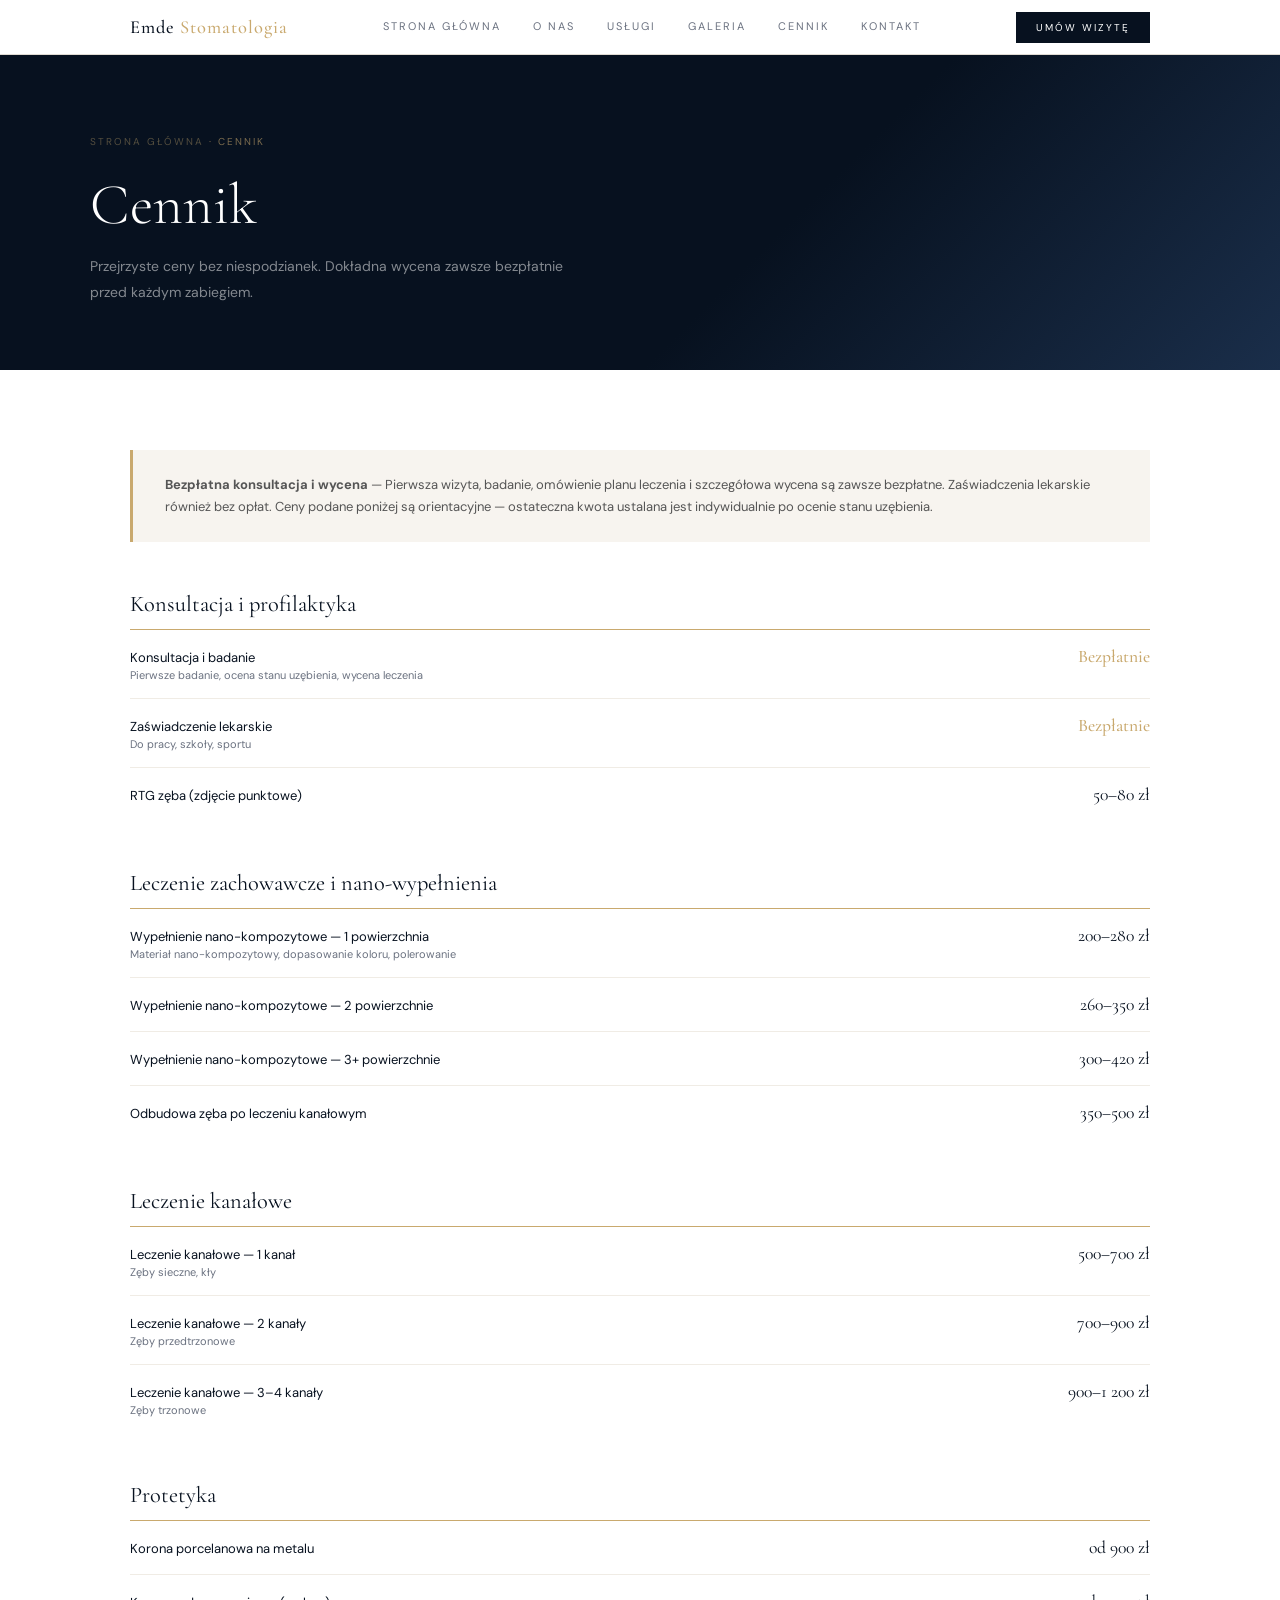
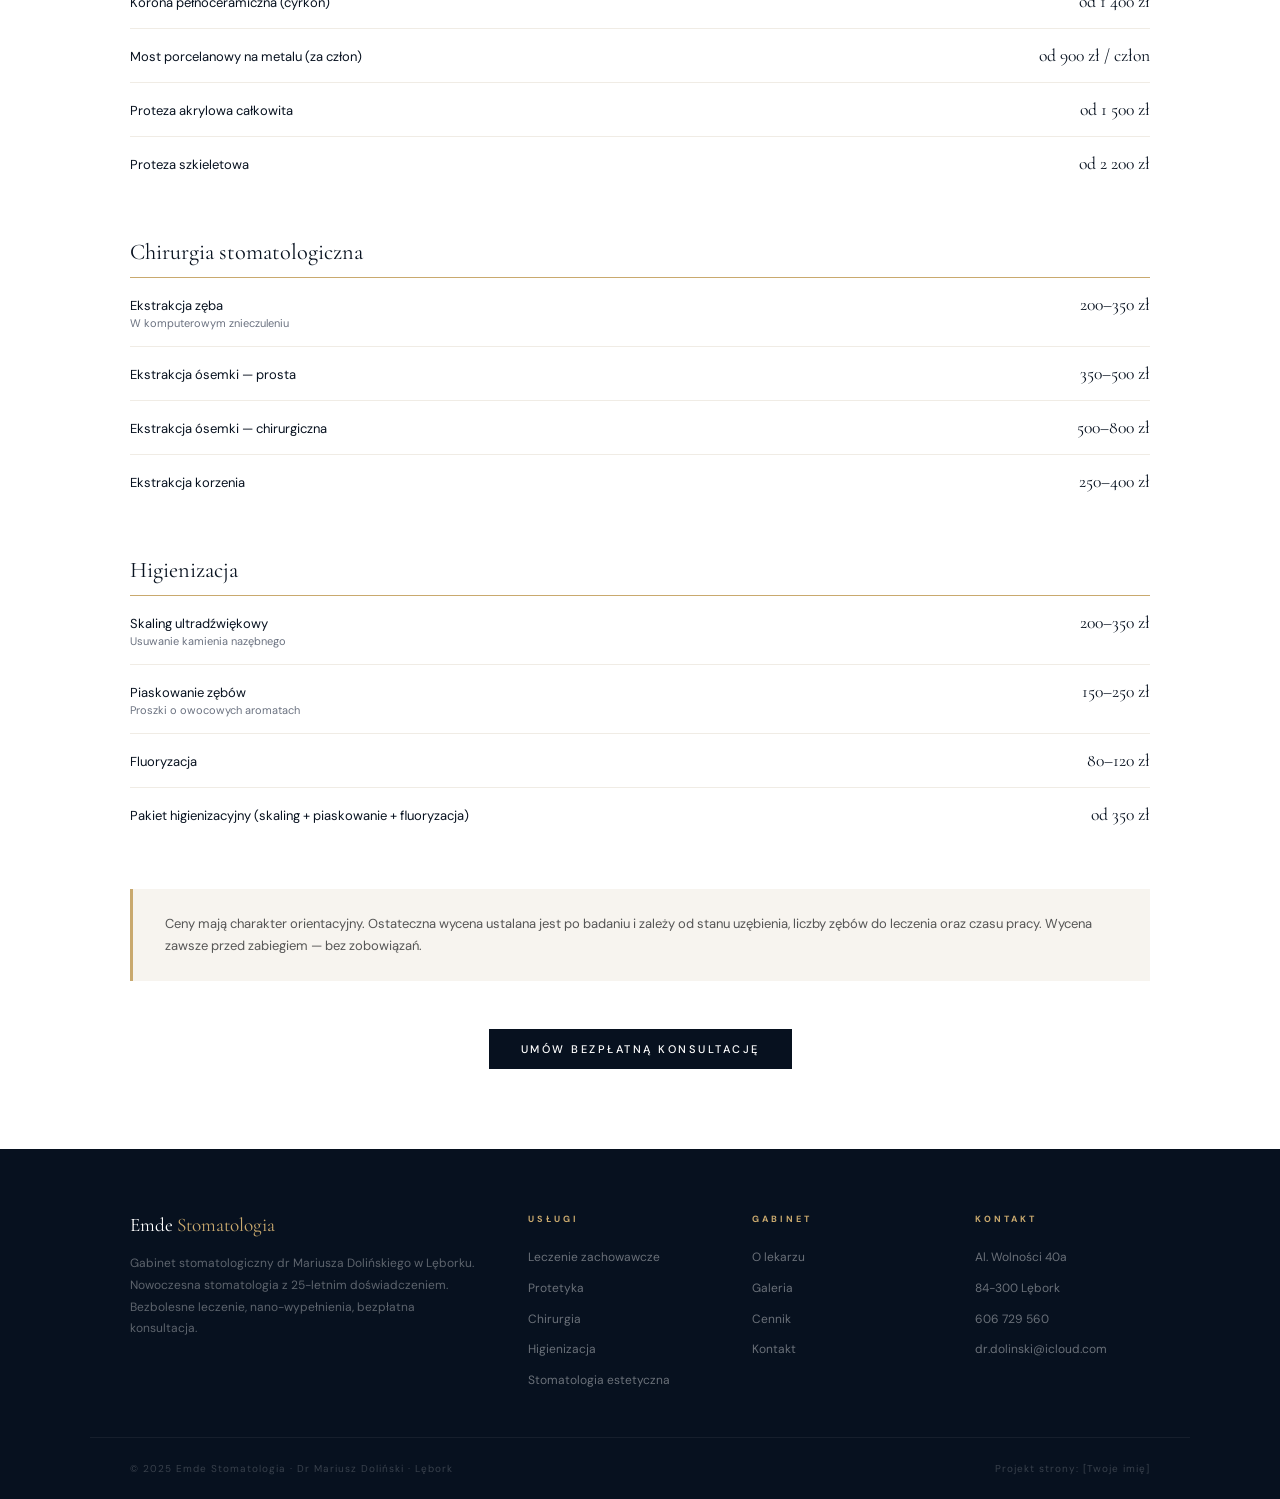
==== cennik.html @ d07204fe "Add files via upload" ====
<!DOCTYPE html>
<html lang="pl">
<head>
  <meta charset="UTF-8">
  <meta name="viewport" content="width=device-width, initial-scale=1.0">
  <title>Cennik · Emde Stomatologia · Lębork</title>
  <meta name="description" content="Cennik usług stomatologicznych. Dr Mariusz Doliński, Lębork. Bezpłatna konsultacja i badanie dla każdego nowego pacjenta.">
  <link rel="stylesheet" href="css/style.css">
</head>
<body>

<div id="nav-placeholder"></div>

<div class="page-hero">
  <div class="page-hero-bg"></div>
  <div class="page-hero-inner">
    <div class="breadcrumb"><a href="index.html">Strona główna</a> · Cennik</div>
    <h1>Cennik</h1>
    <p>Przejrzyste ceny bez niespodzianek. Dokładna wycena zawsze bezpłatnie przed każdym zabiegiem.</p>
  </div>
</div>

<section class="section">
  <div class="container">

    <div class="pricing-note fade-in">
      <strong>Bezpłatna konsultacja i wycena</strong> — Pierwsza wizyta, badanie, omówienie planu leczenia i szczegółowa wycena są zawsze bezpłatne. Zaświadczenia lekarskie również bez opłat. Ceny podane poniżej są orientacyjne — ostateczna kwota ustalana jest indywidualnie po ocenie stanu uzębienia.
    </div>

    <div class="pricing-table">

      <div class="pricing-category fade-in">
        <div class="pricing-category-title">Konsultacja i profilaktyka</div>
        <div class="pricing-row">
          <div><div class="pricing-service-name">Konsultacja i badanie</div><div class="pricing-service-note">Pierwsze badanie, ocena stanu uzębienia, wycena leczenia</div></div>
          <div class="pricing-price pricing-free">Bezpłatnie</div>
        </div>
        <div class="pricing-row">
          <div><div class="pricing-service-name">Zaświadczenie lekarskie</div><div class="pricing-service-note">Do pracy, szkoły, sportu</div></div>
          <div class="pricing-price pricing-free">Bezpłatnie</div>
        </div>
        <div class="pricing-row">
          <div><div class="pricing-service-name">RTG zęba (zdjęcie punktowe)</div></div>
          <div class="pricing-price">50–80 zł</div>
        </div>
      </div>

      <div class="pricing-category fade-in">
        <div class="pricing-category-title">Leczenie zachowawcze i nano-wypełnienia</div>
        <div class="pricing-row">
          <div><div class="pricing-service-name">Wypełnienie nano-kompozytowe — 1 powierzchnia</div><div class="pricing-service-note">Materiał nano-kompozytowy, dopasowanie koloru, polerowanie</div></div>
          <div class="pricing-price">200–280 zł</div>
        </div>
        <div class="pricing-row">
          <div><div class="pricing-service-name">Wypełnienie nano-kompozytowe — 2 powierzchnie</div></div>
          <div class="pricing-price">260–350 zł</div>
        </div>
        <div class="pricing-row">
          <div><div class="pricing-service-name">Wypełnienie nano-kompozytowe — 3+ powierzchnie</div></div>
          <div class="pricing-price">300–420 zł</div>
        </div>
        <div class="pricing-row">
          <div><div class="pricing-service-name">Odbudowa zęba po leczeniu kanałowym</div></div>
          <div class="pricing-price">350–500 zł</div>
        </div>
      </div>

      <div class="pricing-category fade-in">
        <div class="pricing-category-title">Leczenie kanałowe</div>
        <div class="pricing-row">
          <div><div class="pricing-service-name">Leczenie kanałowe — 1 kanał</div><div class="pricing-service-note">Zęby sieczne, kły</div></div>
          <div class="pricing-price">500–700 zł</div>
        </div>
        <div class="pricing-row">
          <div><div class="pricing-service-name">Leczenie kanałowe — 2 kanały</div><div class="pricing-service-note">Zęby przedtrzonowe</div></div>
          <div class="pricing-price">700–900 zł</div>
        </div>
        <div class="pricing-row">
          <div><div class="pricing-service-name">Leczenie kanałowe — 3–4 kanały</div><div class="pricing-service-note">Zęby trzonowe</div></div>
          <div class="pricing-price">900–1 200 zł</div>
        </div>
      </div>

      <div class="pricing-category fade-in">
        <div class="pricing-category-title">Protetyka</div>
        <div class="pricing-row">
          <div><div class="pricing-service-name">Korona porcelanowa na metalu</div></div>
          <div class="pricing-price">od 900 zł</div>
        </div>
        <div class="pricing-row">
          <div><div class="pricing-service-name">Korona pełnoceramiczna (cyrkon)</div></div>
          <div class="pricing-price">od 1 400 zł</div>
        </div>
        <div class="pricing-row">
          <div><div class="pricing-service-name">Most porcelanowy na metalu (za człon)</div></div>
          <div class="pricing-price">od 900 zł / człon</div>
        </div>
        <div class="pricing-row">
          <div><div class="pricing-service-name">Proteza akrylowa całkowita</div></div>
          <div class="pricing-price">od 1 500 zł</div>
        </div>
        <div class="pricing-row">
          <div><div class="pricing-service-name">Proteza szkieletowa</div></div>
          <div class="pricing-price">od 2 200 zł</div>
        </div>
      </div>

      <div class="pricing-category fade-in">
        <div class="pricing-category-title">Chirurgia stomatologiczna</div>
        <div class="pricing-row">
          <div><div class="pricing-service-name">Ekstrakcja zęba</div><div class="pricing-service-note">W komputerowym znieczuleniu</div></div>
          <div class="pricing-price">200–350 zł</div>
        </div>
        <div class="pricing-row">
          <div><div class="pricing-service-name">Ekstrakcja ósemki — prosta</div></div>
          <div class="pricing-price">350–500 zł</div>
        </div>
        <div class="pricing-row">
          <div><div class="pricing-service-name">Ekstrakcja ósemki — chirurgiczna</div></div>
          <div class="pricing-price">500–800 zł</div>
        </div>
        <div class="pricing-row">
          <div><div class="pricing-service-name">Ekstrakcja korzenia</div></div>
          <div class="pricing-price">250–400 zł</div>
        </div>
      </div>

      <div class="pricing-category fade-in">
        <div class="pricing-category-title">Higienizacja</div>
        <div class="pricing-row">
          <div><div class="pricing-service-name">Skaling ultradźwiękowy</div><div class="pricing-service-note">Usuwanie kamienia nazębnego</div></div>
          <div class="pricing-price">200–350 zł</div>
        </div>
        <div class="pricing-row">
          <div><div class="pricing-service-name">Piaskowanie zębów</div><div class="pricing-service-note">Proszki o owocowych aromatach</div></div>
          <div class="pricing-price">150–250 zł</div>
        </div>
        <div class="pricing-row">
          <div><div class="pricing-service-name">Fluoryzacja</div></div>
          <div class="pricing-price">80–120 zł</div>
        </div>
        <div class="pricing-row">
          <div><div class="pricing-service-name">Pakiet higienizacyjny (skaling + piaskowanie + fluoryzacja)</div></div>
          <div class="pricing-price">od 350 zł</div>
        </div>
      </div>

    </div>

    <div class="pricing-note fade-in" style="margin-top:2rem;">
      Ceny mają charakter orientacyjny. Ostateczna wycena ustalana jest po badaniu i zależy od stanu uzębienia, liczby zębów do leczenia oraz czasu pracy. Wycena zawsze przed zabiegiem — bez zobowiązań.
    </div>

    <div style="text-align:center; margin-top:3rem;" class="fade-in">
      <a href="kontakt.html" class="btn btn-navy">Umów bezpłatną konsultację</a>
    </div>
  </div>
</section>

<div id="footer-placeholder"></div>
<script src="js/components.js"></script>
<script src="js/main.js"></script>
</body>
</html>
---- css/style.css ----
@import url('https://fonts.googleapis.com/css2?family=Cormorant+Garamond:ital,wght@0,300;0,400;0,500;1,300;1,400&family=DM+Sans:wght@300;400;500&display=swap');

*, *::before, *::after { box-sizing: border-box; margin: 0; padding: 0; }

:root {
  --navy: #07111f;
  --navy2: #0f1f33;
  --navy3: #1a2e4a;
  --cream: #f7f4ef;
  --cream2: #ede9e2;
  --gold: #c9a96e;
  --gold2: #e8c98a;
  --white: #ffffff;
  --gray: #6b7280;
  --text: #1a1a1a;
  --serif: 'Cormorant Garamond', serif;
  --sans: 'DM Sans', sans-serif;
}

html { scroll-behavior: smooth; }
body { font-family: var(--sans); color: var(--text); background: var(--white); }
img { max-width: 100%; display: block; }
a { text-decoration: none; color: inherit; }

/* ─── TYPOGRAPHY ─── */
.serif { font-family: var(--serif); }
h1, h2, h3 { font-family: var(--serif); font-weight: 300; line-height: 1.15; }
h1 { font-size: clamp(2.2rem, 5vw, 3.6rem); }
h2 { font-size: clamp(1.8rem, 3vw, 2.6rem); }
h3 { font-size: clamp(1.2rem, 2vw, 1.6rem); }
p { font-size: 14px; line-height: 1.85; color: #4a4a4a; }

.sec-label { font-size: 9px; letter-spacing: 4px; text-transform: uppercase; color: var(--gold); margin-bottom: 0.6rem; display: block; }
.gold-line { width: 36px; height: 1.5px; background: var(--gold); margin: 1rem 0 2rem; }
.lead { font-size: 15px; line-height: 1.8; color: #555; max-width: 600px; }

/* ─── BUTTONS ─── */
.btn { display: inline-block; padding: 13px 32px; font-size: 11px; letter-spacing: 2.5px; text-transform: uppercase; font-weight: 500; cursor: pointer; border: none; transition: all 0.25s; font-family: var(--sans); }
.btn-gold { background: var(--gold); color: var(--navy); }
.btn-gold:hover { background: var(--gold2); }
.btn-navy { background: var(--navy); color: var(--white); }
.btn-navy:hover { background: var(--navy3); }
.btn-outline { background: transparent; color: var(--white); border: 0.5px solid rgba(255,255,255,0.35); }
.btn-outline:hover { background: rgba(255,255,255,0.08); }
.btn-outline-dark { background: transparent; color: var(--navy); border: 0.5px solid var(--navy); }
.btn-outline-dark:hover { background: var(--navy); color: var(--white); }

/* ─── NAV ─── */
.nav { position: sticky; top: 0; z-index: 200; background: var(--white); border-bottom: 0.5px solid #e0dbd3; }
.nav-inner { max-width: 1100px; margin: 0 auto; padding: 0 2.5rem; display: flex; align-items: center; justify-content: space-between; }
.nav-logo { font-family: var(--serif); font-size: 1.15rem; font-weight: 500; padding: 1rem 0; color: var(--navy); letter-spacing: 1px; }
.nav-logo span { color: var(--gold); }
.nav-links { display: flex; gap: 0; }
.nav-links a { font-size: 11px; letter-spacing: 2px; text-transform: uppercase; color: var(--gray); padding: 1.1rem 1rem; border-bottom: 2px solid transparent; transition: all 0.2s; display: block; }
.nav-links a:hover, .nav-links a.active { color: var(--navy); border-bottom-color: var(--gold); }
.nav-cta { font-size: 10px; letter-spacing: 2px; text-transform: uppercase; padding: 9px 20px; background: var(--navy); color: var(--white); border: none; cursor: pointer; font-family: var(--sans); transition: background 0.2s; }
.nav-cta:hover { background: var(--gold); color: var(--navy); }
.nav-mobile-toggle { display: none; flex-direction: column; gap: 5px; cursor: pointer; padding: 8px; }
.nav-mobile-toggle span { width: 22px; height: 1.5px; background: var(--navy); display: block; }

/* ─── HERO HOME ─── */
.hero { background: var(--navy); min-height: 90vh; display: grid; grid-template-columns: 55% 45%; position: relative; overflow: hidden; }
.hero-left { padding: clamp(3rem, 6vw, 5rem) clamp(2rem, 4vw, 4rem); display: flex; flex-direction: column; justify-content: center; position: relative; z-index: 2; }
.hero-eyebrow { font-size: 10px; letter-spacing: 4px; text-transform: uppercase; color: var(--gold); margin-bottom: 1.5rem; opacity: 0; animation: fadeUp 0.7s 0.1s forwards; }
.hero h1 { color: var(--white); margin-bottom: 1.5rem; opacity: 0; animation: fadeUp 0.7s 0.3s forwards; }
.hero h1 em { font-style: italic; color: var(--gold); }
.hero-sub { font-size: 14px; line-height: 1.8; color: rgba(255,255,255,0.55); margin-bottom: 2.5rem; max-width: 420px; opacity: 0; animation: fadeUp 0.7s 0.5s forwards; }
.hero-btns { display: flex; gap: 1rem; flex-wrap: wrap; opacity: 0; animation: fadeUp 0.7s 0.7s forwards; }
.hero-right { position: relative; overflow: hidden; display: flex; align-items: flex-end; justify-content: center; }
.hero-right-bg { position: absolute; inset: 0; background: linear-gradient(135deg, var(--navy3) 0%, var(--navy2) 100%); }
.hero-photo-box { position: relative; z-index: 2; display: flex; flex-direction: column; align-items: center; justify-content: flex-end; padding: 2rem 1rem 5rem; width: 100%; }
.hero-photo-ring { width: 200px; height: 200px; border-radius: 50%; border: 0.5px solid rgba(201,169,110,0.2); display: flex; align-items: center; justify-content: center; margin-bottom: 1.25rem; }
.hero-photo-ring-inner { width: 165px; height: 165px; border-radius: 50%; background: rgba(201,169,110,0.06); border: 0.5px solid rgba(201,169,110,0.35); display: flex; align-items: center; justify-content: center; overflow: hidden; }
.hero-photo-ring-inner img { width: 100%; height: 100%; object-fit: cover; border-radius: 50%; }
.hero-photo-ring-inner svg { width: 60px; height: 60px; stroke: rgba(201,169,110,0.4); fill: none; stroke-width: 0.8; }
.hero-photo-name { font-family: var(--serif); font-size: 1.1rem; color: rgba(255,255,255,0.8); text-align: center; margin-bottom: 4px; }
.hero-photo-role { font-size: 9px; letter-spacing: 2.5px; text-transform: uppercase; color: rgba(201,169,110,0.6); text-align: center; }
.hero-deco-line { position: absolute; top: 0; right: 0; width: 1px; height: 100%; background: linear-gradient(to bottom, transparent, rgba(201,169,110,0.2), transparent); }

/* ─── STATS BAR ─── */
.stats-bar { background: var(--gold); display: grid; grid-template-columns: repeat(4, 1fr); }
.stat-item { padding: 1.4rem 1.5rem; text-align: center; border-right: 0.5px solid rgba(7,17,31,0.12); }
.stat-item:last-child { border-right: none; }
.stat-num { font-family: var(--serif); font-size: 2.2rem; font-weight: 400; color: var(--navy); line-height: 1; }
.stat-label { font-size: 9px; letter-spacing: 2px; text-transform: uppercase; color: rgba(7,17,31,0.55); margin-top: 5px; }

/* ─── PAGE HERO (subpages) ─── */
.page-hero { background: var(--navy); padding: 5rem 2.5rem 4rem; position: relative; overflow: hidden; }
.page-hero-inner { max-width: 1100px; margin: 0 auto; position: relative; z-index: 2; }
.page-hero h1 { color: var(--white); margin-bottom: 1rem; }
.page-hero h1 em { color: var(--gold); font-style: italic; }
.page-hero p { color: rgba(255,255,255,0.5); max-width: 500px; font-size: 14px; }
.page-hero-bg { position: absolute; inset: 0; background: linear-gradient(135deg, var(--navy) 60%, var(--navy3) 100%); }
.breadcrumb { font-size: 10px; letter-spacing: 2px; text-transform: uppercase; color: rgba(201,169,110,0.6); margin-bottom: 1.5rem; }
.breadcrumb a { color: rgba(201,169,110,0.4); }
.breadcrumb a:hover { color: var(--gold); }

/* ─── CONTAINER ─── */
.container { max-width: 1100px; margin: 0 auto; padding: 0 2.5rem; }
.section { padding: 5rem 0; }
.section-sm { padding: 3rem 0; }

/* ─── ABOUT SECTION HOME ─── */
.about-grid { display: grid; grid-template-columns: 1fr 1fr; gap: 4rem; align-items: center; }
.about-img-box { position: relative; background: var(--navy2); min-height: 480px; display: flex; align-items: center; justify-content: center; flex-direction: column; gap: 1rem; overflow: hidden; }
.about-img-box img { width: 100%; height: 100%; object-fit: cover; position: absolute; inset: 0; }
.about-img-box::after { content: ''; position: absolute; bottom: 0; left: 0; right: 0; height: 3px; background: var(--gold); }
.about-tag { position: absolute; bottom: 1.5rem; right: -0.5rem; background: var(--gold); color: var(--navy); font-size: 10px; letter-spacing: 2px; text-transform: uppercase; padding: 8px 18px; font-weight: 500; z-index: 2; }
.about-img-placeholder { display: flex; flex-direction: column; align-items: center; gap: 1rem; }
.about-img-placeholder svg { width: 60px; height: 60px; stroke: rgba(201,169,110,0.3); fill: none; stroke-width: 0.8; }
.about-img-placeholder span { font-size: 10px; color: rgba(255,255,255,0.2); font-style: italic; }
.about-body h2 { margin-bottom: 0.5rem; }
.about-list { list-style: none; display: flex; flex-direction: column; gap: 0.75rem; margin-top: 1.5rem; }
.about-list li { display: flex; align-items: flex-start; gap: 0.85rem; font-size: 13px; color: var(--navy); }
.about-list li::before { content: ''; width: 5px; height: 5px; background: var(--gold); flex-shrink: 0; margin-top: 6px; }
.about-cta { display: flex; gap: 1rem; margin-top: 2.5rem; flex-wrap: wrap; }

/* ─── SERVICES GRID HOME ─── */
.services-preview { background: var(--cream); }
.services-grid-home { display: grid; grid-template-columns: repeat(3, 1fr); gap: 1px; background: var(--cream2); margin-top: 3rem; }
.svc-card { background: var(--white); padding: 2rem 1.75rem; cursor: pointer; transition: all 0.25s; position: relative; overflow: hidden; }
.svc-card::before { content: ''; position: absolute; bottom: 0; left: 0; width: 0; height: 2px; background: var(--gold); transition: width 0.3s; }
.svc-card:hover::before { width: 100%; }
.svc-card:hover { background: var(--navy); }
.svc-card:hover .svc-title { color: var(--white); }
.svc-card:hover .svc-desc { color: rgba(255,255,255,0.45); }
.svc-card:hover .svc-num { color: var(--gold); }
.svc-card:hover .svc-arrow { color: var(--gold); opacity: 1; }
.svc-num { font-family: var(--serif); font-size: 2.5rem; font-weight: 300; color: var(--cream2); line-height: 1; margin-bottom: 1rem; transition: color 0.25s; }
.svc-title { font-size: 14px; font-weight: 500; color: var(--navy); margin-bottom: 0.5rem; transition: color 0.25s; }
.svc-desc { font-size: 12px; line-height: 1.7; color: var(--gray); transition: color 0.25s; }
.svc-arrow { font-size: 18px; color: transparent; opacity: 0; transition: all 0.25s; margin-top: 1rem; display: block; }

/* ─── TECH SECTION ─── */
.tech-section { background: var(--navy); }
.tech-section .sec-label { color: var(--gold2); }
.tech-section h2 { color: var(--white); }
.tech-grid { display: grid; grid-template-columns: repeat(3, 1fr); gap: 1.5rem; margin-top: 3rem; }
.tech-card { border: 0.5px solid rgba(201,169,110,0.15); padding: 2rem 1.75rem; position: relative; overflow: hidden; transition: border-color 0.3s; }
.tech-card::before { content: ''; position: absolute; top: 0; left: 0; width: 2px; height: 0; background: var(--gold); transition: height 0.4s; }
.tech-card:hover { border-color: rgba(201,169,110,0.5); }
.tech-card:hover::before { height: 100%; }
.tech-icon-letter { font-family: var(--serif); font-size: 3rem; font-weight: 300; color: var(--gold); opacity: 0.25; line-height: 1; margin-bottom: 0.75rem; }
.tech-name { font-size: 13px; font-weight: 500; color: var(--white); margin-bottom: 0.5rem; }
.tech-desc { font-size: 12px; line-height: 1.7; color: rgba(255,255,255,0.4); }

/* ─── REVIEWS ─── */
.reviews-grid { display: grid; grid-template-columns: repeat(3, 1fr); gap: 1.5rem; margin-top: 3rem; }
.review-card { padding: 2rem; border: 0.5px solid #e0dbd3; position: relative; transition: border-color 0.2s; }
.review-card:hover { border-color: var(--gold); }
.review-card::before { content: '\201C'; font-family: var(--serif); font-size: 5rem; color: var(--gold); opacity: 0.2; position: absolute; top: 0.5rem; left: 1.25rem; line-height: 1; }
.review-stars { color: var(--gold); font-size: 11px; letter-spacing: 2px; margin-bottom: 1rem; }
.review-text { font-size: 13px; line-height: 1.8; color: #555; margin-bottom: 1.5rem; font-style: italic; padding-top: 1.5rem; }
.review-author { font-size: 12px; font-weight: 500; color: var(--navy); }
.review-date { font-size: 10px; color: var(--gray); margin-top: 2px; }
.reviews-cta { text-align: center; margin-top: 3rem; }
.google-badge { display: inline-flex; align-items: center; gap: 0.75rem; padding: 12px 24px; border: 0.5px solid #e0dbd3; font-size: 12px; color: var(--gray); }
.google-badge strong { color: var(--navy); }

/* ─── BEFORE/AFTER GALLERY ─── */
.gallery-grid { display: grid; grid-template-columns: repeat(3, 1fr); gap: 1px; background: var(--cream2); margin-top: 3rem; }
.gallery-item { background: var(--navy2); aspect-ratio: 4/3; display: flex; align-items: center; justify-content: center; cursor: pointer; overflow: hidden; position: relative; }
.gallery-item:hover .gallery-overlay { opacity: 1; }
.gallery-placeholder { display: flex; flex-direction: column; align-items: center; gap: 0.5rem; }
.gallery-placeholder svg { width: 32px; height: 32px; stroke: rgba(201,169,110,0.3); fill: none; stroke-width: 1; }
.gallery-placeholder span { font-size: 9px; letter-spacing: 2px; text-transform: uppercase; color: rgba(255,255,255,0.2); }
.gallery-item img { width: 100%; height: 100%; object-fit: cover; transition: transform 0.4s; }
.gallery-item:hover img { transform: scale(1.04); }
.gallery-overlay { position: absolute; inset: 0; background: rgba(7,17,31,0.6); display: flex; align-items: center; justify-content: center; opacity: 0; transition: opacity 0.3s; }
.gallery-overlay span { font-size: 10px; letter-spacing: 2px; text-transform: uppercase; color: var(--gold); }

/* ─── SERVICES PAGE ─── */
.services-list { display: flex; flex-direction: column; gap: 1px; background: var(--cream2); margin-top: 3rem; }
.svc-row { background: var(--white); display: grid; grid-template-columns: 80px 1fr auto; align-items: center; gap: 2rem; padding: 2rem; cursor: pointer; transition: background 0.2s; }
.svc-row:hover { background: var(--cream); }
.svc-row-num { font-family: var(--serif); font-size: 2.5rem; font-weight: 300; color: var(--cream2); }
.svc-row-body h3 { font-size: 15px; font-weight: 500; color: var(--navy); font-family: var(--sans); margin-bottom: 0.4rem; }
.svc-row-body p { font-size: 12px; color: var(--gray); line-height: 1.6; }
.svc-row-arrow { font-size: 20px; color: var(--gold); opacity: 0; transition: opacity 0.2s; }
.svc-row:hover .svc-row-arrow { opacity: 1; }
.svc-row:hover .svc-row-num { color: var(--gold); }

/* ─── SERVICE DETAIL ─── */
.service-detail-grid { display: grid; grid-template-columns: 2fr 1fr; gap: 4rem; margin-top: 3rem; }
.service-detail-content h2 { margin-bottom: 1rem; }
.service-detail-content p { margin-bottom: 1rem; }
.service-detail-sidebar { }
.sidebar-card { background: var(--cream); padding: 2rem; margin-bottom: 1.5rem; }
.sidebar-card h4 { font-family: var(--serif); font-size: 1.1rem; font-weight: 400; color: var(--navy); margin-bottom: 1rem; }
.sidebar-price { font-family: var(--serif); font-size: 1.8rem; color: var(--navy); margin-bottom: 0.25rem; }
.sidebar-price-note { font-size: 11px; color: var(--gray); }
.procedure-steps { list-style: none; display: flex; flex-direction: column; gap: 1rem; margin-top: 1.5rem; }
.procedure-steps li { display: flex; gap: 1rem; align-items: flex-start; font-size: 13px; }
.step-num { width: 24px; height: 24px; background: var(--gold); color: var(--navy); display: flex; align-items: center; justify-content: center; font-size: 10px; font-weight: 500; flex-shrink: 0; margin-top: 1px; }

/* ─── TEAM ─── */
.team-grid { display: grid; grid-template-columns: repeat(3, 1fr); gap: 1.5rem; margin-top: 3rem; }
.team-card { background: var(--cream); }
.team-photo { background: var(--navy2); aspect-ratio: 3/4; display: flex; align-items: center; justify-content: center; overflow: hidden; position: relative; }
.team-photo img { width: 100%; height: 100%; object-fit: cover; transition: transform 0.4s; }
.team-card:hover .team-photo img { transform: scale(1.03); }
.team-photo-placeholder { display: flex; flex-direction: column; align-items: center; gap: 0.75rem; }
.team-photo-placeholder svg { width: 52px; height: 52px; stroke: rgba(201,169,110,0.25); fill: none; stroke-width: 0.8; }
.team-info { padding: 1.5rem; }
.team-name { font-family: var(--serif); font-size: 1.1rem; font-weight: 400; color: var(--navy); margin-bottom: 3px; }
.team-role { font-size: 10px; letter-spacing: 2px; text-transform: uppercase; color: var(--gold); margin-bottom: 0.75rem; }
.team-bio { font-size: 12px; line-height: 1.7; color: var(--gray); }

/* ─── PRICING ─── */
.pricing-table { margin-top: 3rem; }
.pricing-category { margin-bottom: 3rem; }
.pricing-category-title { font-family: var(--serif); font-size: 1.4rem; font-weight: 400; color: var(--navy); padding-bottom: 0.75rem; border-bottom: 0.5px solid var(--gold); margin-bottom: 0; }
.pricing-row { display: flex; justify-content: space-between; align-items: baseline; padding: 1rem 0; border-bottom: 0.5px solid #f0ece5; gap: 1rem; }
.pricing-row:last-child { border-bottom: none; }
.pricing-service-name { font-size: 13px; color: var(--navy); }
.pricing-service-note { font-size: 11px; color: var(--gray); margin-top: 2px; }
.pricing-price { font-family: var(--serif); font-size: 1.1rem; color: var(--navy); white-space: nowrap; flex-shrink: 0; }
.pricing-note { background: var(--cream); padding: 1.5rem 2rem; border-left: 3px solid var(--gold); margin-bottom: 3rem; font-size: 13px; color: #555; line-height: 1.7; }
.pricing-free { color: var(--gold); font-weight: 500; }

/* ─── CONTACT ─── */
.contact-grid { display: grid; grid-template-columns: 1fr 1fr; gap: 4rem; margin-top: 3rem; }
.contact-info-block { display: flex; flex-direction: column; gap: 0; }
.contact-row { padding: 1.5rem 0; border-bottom: 0.5px solid #e0dbd3; }
.contact-row:last-child { border-bottom: none; }
.contact-label { font-size: 9px; letter-spacing: 3px; text-transform: uppercase; color: var(--gold); margin-bottom: 0.4rem; display: block; }
.contact-value { font-size: 14px; color: var(--navy); line-height: 1.6; }
.contact-value a { color: var(--navy); transition: color 0.2s; }
.contact-value a:hover { color: var(--gold); }
.contact-map-box { background: var(--cream); min-height: 300px; display: flex; align-items: center; justify-content: center; flex-direction: column; gap: 0.75rem; }
.contact-map-box iframe { width: 100%; height: 100%; min-height: 300px; border: none; }
.contact-form { display: flex; flex-direction: column; gap: 1rem; margin-top: 3rem; }
.form-row { display: grid; grid-template-columns: 1fr 1fr; gap: 1rem; }
.form-group { display: flex; flex-direction: column; gap: 0.4rem; }
.form-label { font-size: 10px; letter-spacing: 2px; text-transform: uppercase; color: var(--gray); }
.form-input { padding: 12px 16px; border: 0.5px solid #e0dbd3; font-family: var(--sans); font-size: 14px; color: var(--navy); background: var(--white); transition: border-color 0.2s; }
.form-input:focus { outline: none; border-color: var(--gold); }
.form-textarea { min-height: 120px; resize: vertical; }
.form-submit { background: var(--navy); color: var(--white); padding: 14px 36px; font-size: 11px; letter-spacing: 2.5px; text-transform: uppercase; border: none; cursor: pointer; font-family: var(--sans); font-weight: 500; transition: background 0.2s; align-self: flex-start; }
.form-submit:hover { background: var(--gold); color: var(--navy); }

/* ─── FOOTER ─── */
.footer { background: var(--navy); color: var(--white); }
.footer-top { max-width: 1100px; margin: 0 auto; padding: 4rem 2.5rem 3rem; display: grid; grid-template-columns: 2fr 1fr 1fr 1fr; gap: 3rem; }
.footer-brand .footer-logo { font-family: var(--serif); font-size: 1.2rem; color: var(--white); margin-bottom: 1rem; display: block; }
.footer-brand .footer-logo span { color: var(--gold); }
.footer-brand p { font-size: 12px; line-height: 1.8; color: rgba(255,255,255,0.35); }
.footer-col h4 { font-size: 9px; letter-spacing: 3px; text-transform: uppercase; color: var(--gold); margin-bottom: 1.25rem; }
.footer-col ul { list-style: none; display: flex; flex-direction: column; gap: 0.6rem; }
.footer-col ul li a { font-size: 12px; color: rgba(255,255,255,0.4); transition: color 0.2s; }
.footer-col ul li a:hover { color: var(--white); }
.footer-bottom { border-top: 0.5px solid rgba(255,255,255,0.06); max-width: 1100px; margin: 0 auto; padding: 1.5rem 2.5rem; display: flex; justify-content: space-between; align-items: center; }
.footer-copy { font-size: 10px; color: rgba(255,255,255,0.2); letter-spacing: 1px; }

/* ─── UTILITY ─── */
.fade-in { opacity: 0; transform: translateY(20px); transition: opacity 0.6s, transform 0.6s; }
.fade-in.visible { opacity: 1; transform: translateY(0); }
.text-center { text-align: center; }
.mt-1 { margin-top: 1rem; }
.mt-2 { margin-top: 2rem; }
.mt-3 { margin-top: 3rem; }
.bg-cream { background: var(--cream); }
.bg-navy { background: var(--navy); }

/* ─── NANO SECTION ─── */
.nano-grid { display: grid; grid-template-columns: 1fr 1fr; gap: 4rem; align-items: center; }
.nano-visual { background: var(--navy); padding: 3rem; display: flex; align-items: center; justify-content: center; min-height: 340px; position: relative; }
.nano-rings { position: relative; width: 200px; height: 200px; }
.nano-ring { position: absolute; border-radius: 50%; border: 0.5px solid rgba(201,169,110,0.2); top: 50%; left: 50%; transform: translate(-50%, -50%); }
.nano-ring:nth-child(1) { width: 200px; height: 200px; }
.nano-ring:nth-child(2) { width: 150px; height: 150px; border-color: rgba(201,169,110,0.35); }
.nano-ring:nth-child(3) { width: 100px; height: 100px; border-color: rgba(201,169,110,0.5); background: rgba(201,169,110,0.06); display: flex; align-items: center; justify-content: center; }
.nano-center-text { font-family: var(--serif); font-size: 0.85rem; color: var(--gold); text-align: center; line-height: 1.4; position: absolute; top: 50%; left: 50%; transform: translate(-50%, -50%); width: 90px; }
.nano-props { display: grid; grid-template-columns: 1fr 1fr; gap: 0.75rem; margin-top: 2rem; }
.nano-prop { background: var(--cream); padding: 1rem 1.25rem; border-left: 2.5px solid var(--gold); }
.nano-prop-name { font-size: 12px; font-weight: 500; color: var(--navy); }
.nano-prop-val { font-size: 11px; color: var(--gray); margin-top: 3px; }

/* ─── ANIMATIONS ─── */
@keyframes fadeUp { from { opacity: 0; transform: translateY(20px); } to { opacity: 1; transform: translateY(0); } }

/* ─── RESPONSIVE ─── */
@media (max-width: 900px) {
  .hero { grid-template-columns: 1fr; }
  .hero-right { display: none; }
  .hero-left { padding: 4rem 2rem; }
  .stats-bar { grid-template-columns: repeat(2, 1fr); }
  .about-grid, .nano-grid, .contact-grid, .service-detail-grid { grid-template-columns: 1fr; }
  .services-grid-home, .tech-grid, .reviews-grid, .team-grid { grid-template-columns: 1fr 1fr; }
  .gallery-grid { grid-template-columns: 1fr 1fr; }
  .footer-top { grid-template-columns: 1fr 1fr; gap: 2rem; }
  .nav-links { display: none; }
  .nav-mobile-toggle { display: flex; }
}
@media (max-width: 600px) {
  .services-grid-home, .tech-grid, .reviews-grid, .team-grid, .gallery-grid { grid-template-columns: 1fr; }
  .stats-bar { grid-template-columns: repeat(2, 1fr); }
  .footer-top { grid-template-columns: 1fr; }
  .form-row { grid-template-columns: 1fr; }
  .svc-row { grid-template-columns: 50px 1fr auto; gap: 1rem; }
}
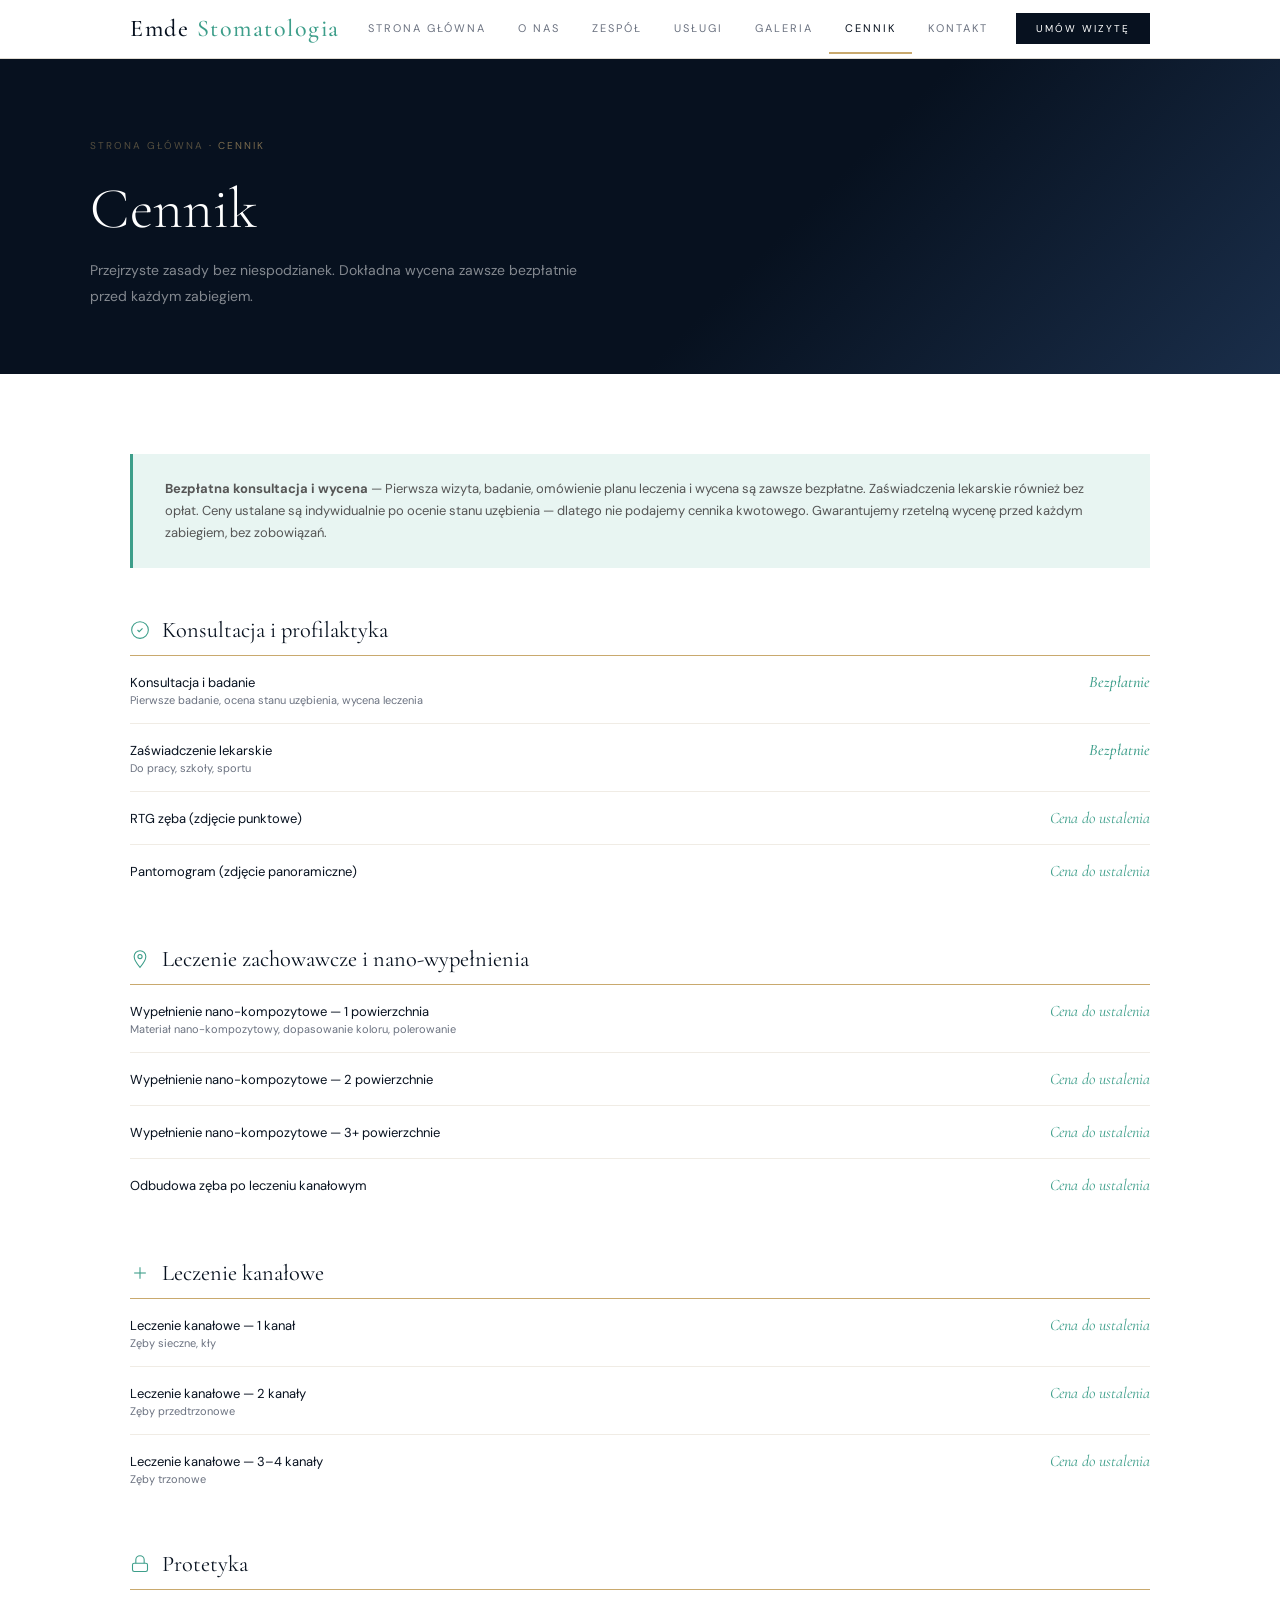
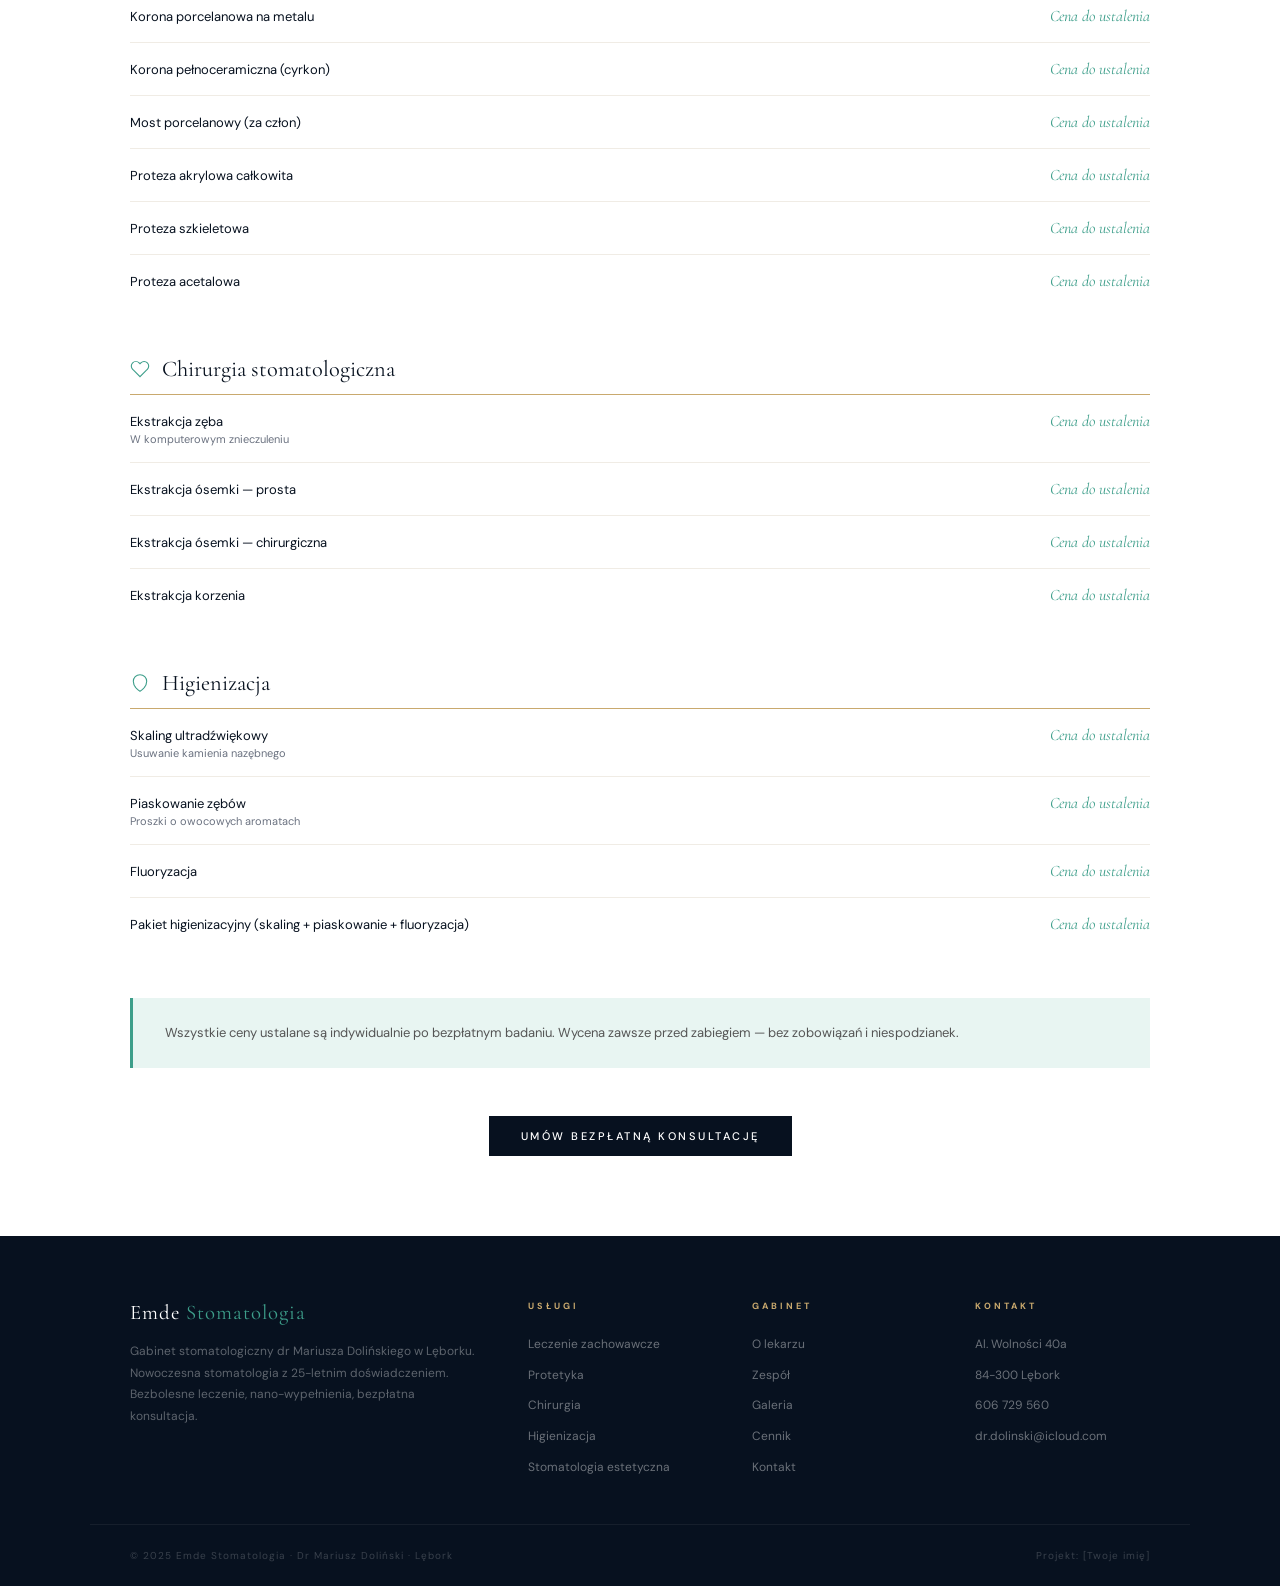
==== commit 61007cd8: "Add files via upload" ====
--- a/cennik.html
+++ b/cennik.html
@@ -4,7 +4,7 @@
   <meta charset="UTF-8">
   <meta name="viewport" content="width=device-width, initial-scale=1.0">
   <title>Cennik · Emde Stomatologia · Lębork</title>
-  <meta name="description" content="Cennik usług stomatologicznych. Dr Mariusz Doliński, Lębork. Bezpłatna konsultacja i badanie dla każdego nowego pacjenta.">
+  <meta name="description" content="Cennik usług stomatologicznych. Emde Stomatologia, dr Mariusz Doliński, Lębork. Bezpłatna konsultacja i badanie.">
   <link rel="stylesheet" href="css/style.css">
 </head>
 <body>
@@ -16,7 +16,7 @@
   <div class="page-hero-inner">
     <div class="breadcrumb"><a href="index.html">Strona główna</a> · Cennik</div>
     <h1>Cennik</h1>
-    <p>Przejrzyste ceny bez niespodzianek. Dokładna wycena zawsze bezpłatnie przed każdym zabiegiem.</p>
+    <p>Przejrzyste zasady bez niespodzianek. Dokładna wycena zawsze bezpłatnie przed każdym zabiegiem.</p>
   </div>
 </div>
 
@@ -24,134 +24,85 @@
   <div class="container">
 
     <div class="pricing-note fade-in">
-      <strong>Bezpłatna konsultacja i wycena</strong> — Pierwsza wizyta, badanie, omówienie planu leczenia i szczegółowa wycena są zawsze bezpłatne. Zaświadczenia lekarskie również bez opłat. Ceny podane poniżej są orientacyjne — ostateczna kwota ustalana jest indywidualnie po ocenie stanu uzębienia.
+      <strong>Bezpłatna konsultacja i wycena</strong> — Pierwsza wizyta, badanie, omówienie planu leczenia i wycena są zawsze bezpłatne. Zaświadczenia lekarskie również bez opłat. Ceny ustalane są indywidualnie po ocenie stanu uzębienia — dlatego nie podajemy cennika kwotowego. Gwarantujemy rzetelną wycenę przed każdym zabiegiem, bez zobowiązań.
     </div>
 
     <div class="pricing-table">
 
       <div class="pricing-category fade-in">
-        <div class="pricing-category-title">Konsultacja i profilaktyka</div>
-        <div class="pricing-row">
-          <div><div class="pricing-service-name">Konsultacja i badanie</div><div class="pricing-service-note">Pierwsze badanie, ocena stanu uzębienia, wycena leczenia</div></div>
-          <div class="pricing-price pricing-free">Bezpłatnie</div>
+        <div class="pricing-category-title">
+          <svg viewBox="0 0 24 24"><path d="M12 22C6.48 22 2 17.52 2 12S6.48 2 12 2s10 4.48 10 10-4.48 10-10 10z"/><path d="m9 12 2 2 4-4"/></svg>
+          Konsultacja i profilaktyka
         </div>
-        <div class="pricing-row">
-          <div><div class="pricing-service-name">Zaświadczenie lekarskie</div><div class="pricing-service-note">Do pracy, szkoły, sportu</div></div>
-          <div class="pricing-price pricing-free">Bezpłatnie</div>
-        </div>
-        <div class="pricing-row">
-          <div><div class="pricing-service-name">RTG zęba (zdjęcie punktowe)</div></div>
-          <div class="pricing-price">50–80 zł</div>
-        </div>
+        <div class="pricing-row"><div><div class="pricing-service-name">Konsultacja i badanie</div><div class="pricing-service-note">Pierwsze badanie, ocena stanu uzębienia, wycena leczenia</div></div><div class="pricing-price pricing-free">Bezpłatnie</div></div>
+        <div class="pricing-row"><div><div class="pricing-service-name">Zaświadczenie lekarskie</div><div class="pricing-service-note">Do pracy, szkoły, sportu</div></div><div class="pricing-price pricing-free">Bezpłatnie</div></div>
+        <div class="pricing-row"><div><div class="pricing-service-name">RTG zęba (zdjęcie punktowe)</div></div><div class="pricing-price">Cena do ustalenia</div></div>
+        <div class="pricing-row"><div><div class="pricing-service-name">Pantomogram (zdjęcie panoramiczne)</div></div><div class="pricing-price">Cena do ustalenia</div></div>
       </div>
 
       <div class="pricing-category fade-in">
-        <div class="pricing-category-title">Leczenie zachowawcze i nano-wypełnienia</div>
-        <div class="pricing-row">
-          <div><div class="pricing-service-name">Wypełnienie nano-kompozytowe — 1 powierzchnia</div><div class="pricing-service-note">Materiał nano-kompozytowy, dopasowanie koloru, polerowanie</div></div>
-          <div class="pricing-price">200–280 zł</div>
+        <div class="pricing-category-title">
+          <svg viewBox="0 0 24 24"><path d="M12 2C8 2 5 5 5 9c0 5 7 13 7 13s7-8 7-13c0-4-3-7-7-7z"/><circle cx="12" cy="9" r="2.5"/></svg>
+          Leczenie zachowawcze i nano-wypełnienia
         </div>
-        <div class="pricing-row">
-          <div><div class="pricing-service-name">Wypełnienie nano-kompozytowe — 2 powierzchnie</div></div>
-          <div class="pricing-price">260–350 zł</div>
-        </div>
-        <div class="pricing-row">
-          <div><div class="pricing-service-name">Wypełnienie nano-kompozytowe — 3+ powierzchnie</div></div>
-          <div class="pricing-price">300–420 zł</div>
-        </div>
-        <div class="pricing-row">
-          <div><div class="pricing-service-name">Odbudowa zęba po leczeniu kanałowym</div></div>
-          <div class="pricing-price">350–500 zł</div>
-        </div>
+        <div class="pricing-row"><div><div class="pricing-service-name">Wypełnienie nano-kompozytowe — 1 powierzchnia</div><div class="pricing-service-note">Materiał nano-kompozytowy, dopasowanie koloru, polerowanie</div></div><div class="pricing-price">Cena do ustalenia</div></div>
+        <div class="pricing-row"><div><div class="pricing-service-name">Wypełnienie nano-kompozytowe — 2 powierzchnie</div></div><div class="pricing-price">Cena do ustalenia</div></div>
+        <div class="pricing-row"><div><div class="pricing-service-name">Wypełnienie nano-kompozytowe — 3+ powierzchnie</div></div><div class="pricing-price">Cena do ustalenia</div></div>
+        <div class="pricing-row"><div><div class="pricing-service-name">Odbudowa zęba po leczeniu kanałowym</div></div><div class="pricing-price">Cena do ustalenia</div></div>
       </div>
 
       <div class="pricing-category fade-in">
-        <div class="pricing-category-title">Leczenie kanałowe</div>
-        <div class="pricing-row">
-          <div><div class="pricing-service-name">Leczenie kanałowe — 1 kanał</div><div class="pricing-service-note">Zęby sieczne, kły</div></div>
-          <div class="pricing-price">500–700 zł</div>
+        <div class="pricing-category-title">
+          <svg viewBox="0 0 24 24"><line x1="12" y1="5" x2="12" y2="19"/><line x1="5" y1="12" x2="19" y2="12"/></svg>
+          Leczenie kanałowe
         </div>
-        <div class="pricing-row">
-          <div><div class="pricing-service-name">Leczenie kanałowe — 2 kanały</div><div class="pricing-service-note">Zęby przedtrzonowe</div></div>
-          <div class="pricing-price">700–900 zł</div>
-        </div>
-        <div class="pricing-row">
-          <div><div class="pricing-service-name">Leczenie kanałowe — 3–4 kanały</div><div class="pricing-service-note">Zęby trzonowe</div></div>
-          <div class="pricing-price">900–1 200 zł</div>
-        </div>
+        <div class="pricing-row"><div><div class="pricing-service-name">Leczenie kanałowe — 1 kanał</div><div class="pricing-service-note">Zęby sieczne, kły</div></div><div class="pricing-price">Cena do ustalenia</div></div>
+        <div class="pricing-row"><div><div class="pricing-service-name">Leczenie kanałowe — 2 kanały</div><div class="pricing-service-note">Zęby przedtrzonowe</div></div><div class="pricing-price">Cena do ustalenia</div></div>
+        <div class="pricing-row"><div><div class="pricing-service-name">Leczenie kanałowe — 3–4 kanały</div><div class="pricing-service-note">Zęby trzonowe</div></div><div class="pricing-price">Cena do ustalenia</div></div>
       </div>
 
       <div class="pricing-category fade-in">
-        <div class="pricing-category-title">Protetyka</div>
-        <div class="pricing-row">
-          <div><div class="pricing-service-name">Korona porcelanowa na metalu</div></div>
-          <div class="pricing-price">od 900 zł</div>
+        <div class="pricing-category-title">
+          <svg viewBox="0 0 24 24"><rect x="3" y="11" width="18" height="10" rx="2"/><path d="M7 11V7a5 5 0 0 1 10 0v4"/></svg>
+          Protetyka
         </div>
-        <div class="pricing-row">
-          <div><div class="pricing-service-name">Korona pełnoceramiczna (cyrkon)</div></div>
-          <div class="pricing-price">od 1 400 zł</div>
-        </div>
-        <div class="pricing-row">
-          <div><div class="pricing-service-name">Most porcelanowy na metalu (za człon)</div></div>
-          <div class="pricing-price">od 900 zł / człon</div>
-        </div>
-        <div class="pricing-row">
-          <div><div class="pricing-service-name">Proteza akrylowa całkowita</div></div>
-          <div class="pricing-price">od 1 500 zł</div>
-        </div>
-        <div class="pricing-row">
-          <div><div class="pricing-service-name">Proteza szkieletowa</div></div>
-          <div class="pricing-price">od 2 200 zł</div>
-        </div>
+        <div class="pricing-row"><div><div class="pricing-service-name">Korona porcelanowa na metalu</div></div><div class="pricing-price">Cena do ustalenia</div></div>
+        <div class="pricing-row"><div><div class="pricing-service-name">Korona pełnoceramiczna (cyrkon)</div></div><div class="pricing-price">Cena do ustalenia</div></div>
+        <div class="pricing-row"><div><div class="pricing-service-name">Most porcelanowy (za człon)</div></div><div class="pricing-price">Cena do ustalenia</div></div>
+        <div class="pricing-row"><div><div class="pricing-service-name">Proteza akrylowa całkowita</div></div><div class="pricing-price">Cena do ustalenia</div></div>
+        <div class="pricing-row"><div><div class="pricing-service-name">Proteza szkieletowa</div></div><div class="pricing-price">Cena do ustalenia</div></div>
+        <div class="pricing-row"><div><div class="pricing-service-name">Proteza acetalowa</div></div><div class="pricing-price">Cena do ustalenia</div></div>
       </div>
 
       <div class="pricing-category fade-in">
-        <div class="pricing-category-title">Chirurgia stomatologiczna</div>
-        <div class="pricing-row">
-          <div><div class="pricing-service-name">Ekstrakcja zęba</div><div class="pricing-service-note">W komputerowym znieczuleniu</div></div>
-          <div class="pricing-price">200–350 zł</div>
+        <div class="pricing-category-title">
+          <svg viewBox="0 0 24 24"><path d="M20.84 4.61a5.5 5.5 0 0 0-7.78 0L12 5.67l-1.06-1.06a5.5 5.5 0 0 0-7.78 7.78l1.06 1.06L12 21.23l7.78-7.78 1.06-1.06a5.5 5.5 0 0 0 0-7.78z"/></svg>
+          Chirurgia stomatologiczna
         </div>
-        <div class="pricing-row">
-          <div><div class="pricing-service-name">Ekstrakcja ósemki — prosta</div></div>
-          <div class="pricing-price">350–500 zł</div>
-        </div>
-        <div class="pricing-row">
-          <div><div class="pricing-service-name">Ekstrakcja ósemki — chirurgiczna</div></div>
-          <div class="pricing-price">500–800 zł</div>
-        </div>
-        <div class="pricing-row">
-          <div><div class="pricing-service-name">Ekstrakcja korzenia</div></div>
-          <div class="pricing-price">250–400 zł</div>
-        </div>
+        <div class="pricing-row"><div><div class="pricing-service-name">Ekstrakcja zęba</div><div class="pricing-service-note">W komputerowym znieczuleniu</div></div><div class="pricing-price">Cena do ustalenia</div></div>
+        <div class="pricing-row"><div><div class="pricing-service-name">Ekstrakcja ósemki — prosta</div></div><div class="pricing-price">Cena do ustalenia</div></div>
+        <div class="pricing-row"><div><div class="pricing-service-name">Ekstrakcja ósemki — chirurgiczna</div></div><div class="pricing-price">Cena do ustalenia</div></div>
+        <div class="pricing-row"><div><div class="pricing-service-name">Ekstrakcja korzenia</div></div><div class="pricing-price">Cena do ustalenia</div></div>
       </div>
 
       <div class="pricing-category fade-in">
-        <div class="pricing-category-title">Higienizacja</div>
-        <div class="pricing-row">
-          <div><div class="pricing-service-name">Skaling ultradźwiękowy</div><div class="pricing-service-note">Usuwanie kamienia nazębnego</div></div>
-          <div class="pricing-price">200–350 zł</div>
+        <div class="pricing-category-title">
+          <svg viewBox="0 0 24 24"><path d="M12 22s-8-4.5-8-11.8A8 8 0 0 1 12 2a8 8 0 0 1 8 8.2c0 7.3-8 11.8-8 11.8z"/></svg>
+          Higienizacja
         </div>
-        <div class="pricing-row">
-          <div><div class="pricing-service-name">Piaskowanie zębów</div><div class="pricing-service-note">Proszki o owocowych aromatach</div></div>
-          <div class="pricing-price">150–250 zł</div>
-        </div>
-        <div class="pricing-row">
-          <div><div class="pricing-service-name">Fluoryzacja</div></div>
-          <div class="pricing-price">80–120 zł</div>
-        </div>
-        <div class="pricing-row">
-          <div><div class="pricing-service-name">Pakiet higienizacyjny (skaling + piaskowanie + fluoryzacja)</div></div>
-          <div class="pricing-price">od 350 zł</div>
-        </div>
+        <div class="pricing-row"><div><div class="pricing-service-name">Skaling ultradźwiękowy</div><div class="pricing-service-note">Usuwanie kamienia nazębnego</div></div><div class="pricing-price">Cena do ustalenia</div></div>
+        <div class="pricing-row"><div><div class="pricing-service-name">Piaskowanie zębów</div><div class="pricing-service-note">Proszki o owocowych aromatach</div></div><div class="pricing-price">Cena do ustalenia</div></div>
+        <div class="pricing-row"><div><div class="pricing-service-name">Fluoryzacja</div></div><div class="pricing-price">Cena do ustalenia</div></div>
+        <div class="pricing-row"><div><div class="pricing-service-name">Pakiet higienizacyjny (skaling + piaskowanie + fluoryzacja)</div></div><div class="pricing-price">Cena do ustalenia</div></div>
       </div>
 
     </div>
 
-    <div class="pricing-note fade-in" style="margin-top:2rem;">
-      Ceny mają charakter orientacyjny. Ostateczna wycena ustalana jest po badaniu i zależy od stanu uzębienia, liczby zębów do leczenia oraz czasu pracy. Wycena zawsze przed zabiegiem — bez zobowiązań.
+    <div class="pricing-note fade-in">
+      Wszystkie ceny ustalane są indywidualnie po bezpłatnym badaniu. Wycena zawsze przed zabiegiem — bez zobowiązań i niespodzianek.
     </div>
 
-    <div style="text-align:center; margin-top:3rem;" class="fade-in">
+    <div style="text-align:center;margin-top:3rem;" class="fade-in">
       <a href="kontakt.html" class="btn btn-navy">Umów bezpłatną konsultację</a>
     </div>
   </div>
--- a/css/style.css
+++ b/css/style.css
@@ -13,6 +13,9 @@
   --white: #ffffff;
   --gray: #6b7280;
   --text: #1a1a1a;
+  --teal: #3d9e8a;
+  --teal-light: #e8f5f2;
+  --teal-mid: #c5e8e0;
   --serif: 'Cormorant Garamond', serif;
   --sans: 'DM Sans', sans-serif;
 }
@@ -22,8 +25,6 @@
 img { max-width: 100%; display: block; }
 a { text-decoration: none; color: inherit; }
 
-/* ─── TYPOGRAPHY ─── */
-.serif { font-family: var(--serif); }
 h1, h2, h3 { font-family: var(--serif); font-weight: 300; line-height: 1.15; }
 h1 { font-size: clamp(2.2rem, 5vw, 3.6rem); }
 h2 { font-size: clamp(1.8rem, 3vw, 2.6rem); }
@@ -48,34 +49,32 @@
 /* ─── NAV ─── */
 .nav { position: sticky; top: 0; z-index: 200; background: var(--white); border-bottom: 0.5px solid #e0dbd3; }
 .nav-inner { max-width: 1100px; margin: 0 auto; padding: 0 2.5rem; display: flex; align-items: center; justify-content: space-between; }
-.nav-logo { font-family: var(--serif); font-size: 1.15rem; font-weight: 500; padding: 1rem 0; color: var(--navy); letter-spacing: 1px; }
-.nav-logo span { color: var(--gold); }
+.nav-logo { font-family: var(--serif); font-size: 1.5rem; font-weight: 500; padding: 0.9rem 0; color: var(--navy); letter-spacing: 1.5px; }
+.nav-logo span { color: var(--teal); }
 .nav-links { display: flex; gap: 0; }
 .nav-links a { font-size: 11px; letter-spacing: 2px; text-transform: uppercase; color: var(--gray); padding: 1.1rem 1rem; border-bottom: 2px solid transparent; transition: all 0.2s; display: block; }
 .nav-links a:hover, .nav-links a.active { color: var(--navy); border-bottom-color: var(--gold); }
 .nav-cta { font-size: 10px; letter-spacing: 2px; text-transform: uppercase; padding: 9px 20px; background: var(--navy); color: var(--white); border: none; cursor: pointer; font-family: var(--sans); transition: background 0.2s; }
-.nav-cta:hover { background: var(--gold); color: var(--navy); }
+.nav-cta:hover { background: var(--teal); }
 .nav-mobile-toggle { display: none; flex-direction: column; gap: 5px; cursor: pointer; padding: 8px; }
 .nav-mobile-toggle span { width: 22px; height: 1.5px; background: var(--navy); display: block; }
 
 /* ─── HERO HOME ─── */
-.hero { background: var(--navy); min-height: 90vh; display: grid; grid-template-columns: 55% 45%; position: relative; overflow: hidden; }
+.hero { background: var(--navy); min-height: 90vh; display: grid; grid-template-columns: 50% 50%; position: relative; overflow: hidden; }
 .hero-left { padding: clamp(3rem, 6vw, 5rem) clamp(2rem, 4vw, 4rem); display: flex; flex-direction: column; justify-content: center; position: relative; z-index: 2; }
-.hero-eyebrow { font-size: 10px; letter-spacing: 4px; text-transform: uppercase; color: var(--gold); margin-bottom: 1.5rem; opacity: 0; animation: fadeUp 0.7s 0.1s forwards; }
+.hero-eyebrow { font-size: 10px; letter-spacing: 4px; text-transform: uppercase; color: var(--teal); margin-bottom: 1.5rem; opacity: 0; animation: fadeUp 0.7s 0.1s forwards; }
 .hero h1 { color: var(--white); margin-bottom: 1.5rem; opacity: 0; animation: fadeUp 0.7s 0.3s forwards; }
 .hero h1 em { font-style: italic; color: var(--gold); }
 .hero-sub { font-size: 14px; line-height: 1.8; color: rgba(255,255,255,0.55); margin-bottom: 2.5rem; max-width: 420px; opacity: 0; animation: fadeUp 0.7s 0.5s forwards; }
 .hero-btns { display: flex; gap: 1rem; flex-wrap: wrap; opacity: 0; animation: fadeUp 0.7s 0.7s forwards; }
-.hero-right { position: relative; overflow: hidden; display: flex; align-items: flex-end; justify-content: center; }
-.hero-right-bg { position: absolute; inset: 0; background: linear-gradient(135deg, var(--navy3) 0%, var(--navy2) 100%); }
-.hero-photo-box { position: relative; z-index: 2; display: flex; flex-direction: column; align-items: center; justify-content: flex-end; padding: 2rem 1rem 5rem; width: 100%; }
-.hero-photo-ring { width: 200px; height: 200px; border-radius: 50%; border: 0.5px solid rgba(201,169,110,0.2); display: flex; align-items: center; justify-content: center; margin-bottom: 1.25rem; }
-.hero-photo-ring-inner { width: 165px; height: 165px; border-radius: 50%; background: rgba(201,169,110,0.06); border: 0.5px solid rgba(201,169,110,0.35); display: flex; align-items: center; justify-content: center; overflow: hidden; }
-.hero-photo-ring-inner img { width: 100%; height: 100%; object-fit: cover; border-radius: 50%; }
-.hero-photo-ring-inner svg { width: 60px; height: 60px; stroke: rgba(201,169,110,0.4); fill: none; stroke-width: 0.8; }
-.hero-photo-name { font-family: var(--serif); font-size: 1.1rem; color: rgba(255,255,255,0.8); text-align: center; margin-bottom: 4px; }
-.hero-photo-role { font-size: 9px; letter-spacing: 2.5px; text-transform: uppercase; color: rgba(201,169,110,0.6); text-align: center; }
-.hero-deco-line { position: absolute; top: 0; right: 0; width: 1px; height: 100%; background: linear-gradient(to bottom, transparent, rgba(201,169,110,0.2), transparent); }
+.hero-right { position: relative; overflow: hidden; }
+.hero-image { position: absolute; inset: 0; background: var(--navy3); }
+.hero-image img { width: 100%; height: 100%; object-fit: cover; opacity: 0.7; }
+.hero-image-overlay { position: absolute; inset: 0; background: linear-gradient(to right, var(--navy) 0%, transparent 40%); }
+.hero-image-placeholder { position: absolute; inset: 0; display: flex; flex-direction: column; align-items: center; justify-content: center; gap: 1rem; }
+.hero-image-placeholder svg { width: 48px; height: 48px; stroke: rgba(201,169,110,0.2); fill: none; }
+.hero-image-placeholder span { font-size: 10px; letter-spacing: 2px; color: rgba(255,255,255,0.15); text-transform: uppercase; }
+.hero-deco-line { position: absolute; top: 0; right: 0; width: 1px; height: 100%; background: linear-gradient(to bottom, transparent, rgba(201,169,110,0.15), transparent); }
 
 /* ─── STATS BAR ─── */
 .stats-bar { background: var(--gold); display: grid; grid-template-columns: repeat(4, 1fr); }
@@ -84,7 +83,7 @@
 .stat-num { font-family: var(--serif); font-size: 2.2rem; font-weight: 400; color: var(--navy); line-height: 1; }
 .stat-label { font-size: 9px; letter-spacing: 2px; text-transform: uppercase; color: rgba(7,17,31,0.55); margin-top: 5px; }
 
-/* ─── PAGE HERO (subpages) ─── */
+/* ─── PAGE HERO ─── */
 .page-hero { background: var(--navy); padding: 5rem 2.5rem 4rem; position: relative; overflow: hidden; }
 .page-hero-inner { max-width: 1100px; margin: 0 auto; position: relative; z-index: 2; }
 .page-hero h1 { color: var(--white); margin-bottom: 1rem; }
@@ -100,7 +99,7 @@
 .section { padding: 5rem 0; }
 .section-sm { padding: 3rem 0; }
 
-/* ─── ABOUT SECTION HOME ─── */
+/* ─── ABOUT ─── */
 .about-grid { display: grid; grid-template-columns: 1fr 1fr; gap: 4rem; align-items: center; }
 .about-img-box { position: relative; background: var(--navy2); min-height: 480px; display: flex; align-items: center; justify-content: center; flex-direction: column; gap: 1rem; overflow: hidden; }
 .about-img-box img { width: 100%; height: 100%; object-fit: cover; position: absolute; inset: 0; }
@@ -115,23 +114,26 @@
 .about-list li::before { content: ''; width: 5px; height: 5px; background: var(--gold); flex-shrink: 0; margin-top: 6px; }
 .about-cta { display: flex; gap: 1rem; margin-top: 2.5rem; flex-wrap: wrap; }
 
-/* ─── SERVICES GRID HOME ─── */
-.services-preview { background: var(--cream); }
-.services-grid-home { display: grid; grid-template-columns: repeat(3, 1fr); gap: 1px; background: var(--cream2); margin-top: 3rem; }
+/* ─── SERVICES ─── */
+.services-preview { background: var(--teal-light); }
+.services-grid-home { display: grid; grid-template-columns: repeat(3, 1fr); gap: 1px; background: var(--teal-mid); margin-top: 3rem; }
 .svc-card { background: var(--white); padding: 2rem 1.75rem; cursor: pointer; transition: all 0.25s; position: relative; overflow: hidden; }
 .svc-card::before { content: ''; position: absolute; bottom: 0; left: 0; width: 0; height: 2px; background: var(--gold); transition: width 0.3s; }
 .svc-card:hover::before { width: 100%; }
-.svc-card:hover { background: var(--navy); }
+.svc-card:hover { background: var(--teal); }
 .svc-card:hover .svc-title { color: var(--white); }
-.svc-card:hover .svc-desc { color: rgba(255,255,255,0.45); }
+.svc-card:hover .svc-desc { color: rgba(255,255,255,0.55); }
 .svc-card:hover .svc-num { color: var(--gold); }
-.svc-card:hover .svc-arrow { color: var(--gold); opacity: 1; }
-.svc-num { font-family: var(--serif); font-size: 2.5rem; font-weight: 300; color: var(--cream2); line-height: 1; margin-bottom: 1rem; transition: color 0.25s; }
+.svc-card:hover .svc-arrow { opacity: 1; color: var(--gold); }
+.svc-card:hover .svc-icon svg { stroke: rgba(255,255,255,0.6); }
+.svc-icon { margin-bottom: 0.75rem; }
+.svc-icon svg { width: 22px; height: 22px; stroke: var(--teal); fill: none; stroke-width: 1.3; transition: stroke 0.25s; }
+.svc-num { font-family: var(--serif); font-size: 2.5rem; font-weight: 300; color: var(--teal-mid); line-height: 1; margin-bottom: 0.5rem; transition: color 0.25s; }
 .svc-title { font-size: 14px; font-weight: 500; color: var(--navy); margin-bottom: 0.5rem; transition: color 0.25s; }
 .svc-desc { font-size: 12px; line-height: 1.7; color: var(--gray); transition: color 0.25s; }
 .svc-arrow { font-size: 18px; color: transparent; opacity: 0; transition: all 0.25s; margin-top: 1rem; display: block; }
 
-/* ─── TECH SECTION ─── */
+/* ─── TECH ─── */
 .tech-section { background: var(--navy); }
 .tech-section .sec-label { color: var(--gold2); }
 .tech-section h2 { color: var(--white); }
@@ -144,20 +146,36 @@
 .tech-name { font-size: 13px; font-weight: 500; color: var(--white); margin-bottom: 0.5rem; }
 .tech-desc { font-size: 12px; line-height: 1.7; color: rgba(255,255,255,0.4); }
 
-/* ─── REVIEWS ─── */
-.reviews-grid { display: grid; grid-template-columns: repeat(3, 1fr); gap: 1.5rem; margin-top: 3rem; }
-.review-card { padding: 2rem; border: 0.5px solid #e0dbd3; position: relative; transition: border-color 0.2s; }
-.review-card:hover { border-color: var(--gold); }
-.review-card::before { content: '\201C'; font-family: var(--serif); font-size: 5rem; color: var(--gold); opacity: 0.2; position: absolute; top: 0.5rem; left: 1.25rem; line-height: 1; }
-.review-stars { color: var(--gold); font-size: 11px; letter-spacing: 2px; margin-bottom: 1rem; }
-.review-text { font-size: 13px; line-height: 1.8; color: #555; margin-bottom: 1.5rem; font-style: italic; padding-top: 1.5rem; }
-.review-author { font-size: 12px; font-weight: 500; color: var(--navy); }
-.review-date { font-size: 10px; color: var(--gray); margin-top: 2px; }
-.reviews-cta { text-align: center; margin-top: 3rem; }
-.google-badge { display: inline-flex; align-items: center; gap: 0.75rem; padding: 12px 24px; border: 0.5px solid #e0dbd3; font-size: 12px; color: var(--gray); }
-.google-badge strong { color: var(--navy); }
-
-/* ─── BEFORE/AFTER GALLERY ─── */
+/* ─── REVIEWS CAROUSEL ─── */
+.reviews-carousel-wrap { background: var(--teal-light); padding: 5rem 0; }
+.carousel { position: relative; overflow: hidden; }
+.carousel-track { display: flex; transition: transform 0.5s cubic-bezier(0.4,0,0.2,1); }
+.carousel-slide { min-width: 33.333%; padding: 0 0.75rem; }
+.rc { background: var(--white); padding: 2.25rem; position: relative; overflow: hidden; height: 100%; }
+.rc::before { content: ''; position: absolute; top: 0; left: 0; right: 0; height: 3px; background: var(--teal-mid); }
+.rc::after { content: ''; position: absolute; top: 0; left: 0; height: 3px; width: 0; background: var(--gold); transition: width 0.7s ease; }
+.rc:hover::after { width: 100%; }
+.rc-corner { position: absolute; bottom: 0; right: 0; width: 0; height: 0; border-style: solid; border-width: 0 0 40px 40px; border-color: transparent transparent var(--teal-light) transparent; }
+.rc-rating { display: flex; gap: 4px; margin-bottom: 1.25rem; }
+.rc-dot { width: 6px; height: 6px; border-radius: 50%; background: var(--gold); }
+.rc-quote svg { width: 28px; height: 20px; margin-bottom: 1rem; }
+.rc-text { font-family: var(--serif); font-size: 1rem; font-weight: 300; line-height: 1.85; color: #3a3a3a; font-style: italic; margin-bottom: 1.75rem; }
+.rc-sep { width: 24px; height: 1px; background: var(--gold); margin-bottom: 1.25rem; }
+.rc-author { font-size: 12px; font-weight: 500; color: var(--navy); }
+.carousel-controls { display: flex; align-items: center; justify-content: center; gap: 1.5rem; margin-top: 2.5rem; }
+.ctrl-btn { width: 40px; height: 40px; border: 0.5px solid var(--teal); background: transparent; cursor: pointer; display: flex; align-items: center; justify-content: center; transition: all 0.2s; }
+.ctrl-btn:hover { background: var(--teal); }
+.ctrl-btn:hover svg { stroke: white; }
+.ctrl-btn svg { width: 16px; height: 16px; stroke: var(--teal); fill: none; stroke-width: 1.5; transition: stroke 0.2s; }
+.carousel-dots { display: flex; gap: 8px; align-items: center; }
+.cdot { width: 6px; height: 6px; border-radius: 50%; background: var(--teal-mid); cursor: pointer; transition: all 0.25s; }
+.cdot.active { background: var(--gold); width: 20px; border-radius: 3px; }
+.google-row { display: flex; align-items: center; justify-content: center; gap: 0.75rem; margin-top: 2rem; padding-top: 2rem; border-top: 0.5px solid var(--teal-mid); }
+.google-badge-text { font-size: 11px; color: var(--teal); font-weight: 500; letter-spacing: 1px; }
+.google-score { font-family: var(--serif); font-size: 1.5rem; color: var(--gold); font-weight: 300; }
+.google-count { font-size: 11px; color: var(--gray); }
+
+/* ─── GALLERY ─── */
 .gallery-grid { display: grid; grid-template-columns: repeat(3, 1fr); gap: 1px; background: var(--cream2); margin-top: 3rem; }
 .gallery-item { background: var(--navy2); aspect-ratio: 4/3; display: flex; align-items: center; justify-content: center; cursor: pointer; overflow: hidden; position: relative; }
 .gallery-item:hover .gallery-overlay { opacity: 1; }
@@ -171,23 +189,21 @@
 
 /* ─── SERVICES PAGE ─── */
 .services-list { display: flex; flex-direction: column; gap: 1px; background: var(--cream2); margin-top: 3rem; }
-.svc-row { background: var(--white); display: grid; grid-template-columns: 80px 1fr auto; align-items: center; gap: 2rem; padding: 2rem; cursor: pointer; transition: background 0.2s; }
-.svc-row:hover { background: var(--cream); }
-.svc-row-num { font-family: var(--serif); font-size: 2.5rem; font-weight: 300; color: var(--cream2); }
+.svc-row { background: var(--white); display: grid; grid-template-columns: 60px 60px 1fr auto; align-items: center; gap: 1.5rem; padding: 2rem; cursor: pointer; transition: background 0.2s; text-decoration: none; }
+.svc-row:hover { background: var(--teal-light); }
+.svc-row:hover .svc-row-num { color: var(--teal); }
+.svc-row:hover .svc-row-arrow { opacity: 1; }
+.svc-row-num { font-family: var(--serif); font-size: 2.5rem; font-weight: 300; color: var(--cream2); transition: color 0.2s; }
+.svc-row-icon svg { width: 28px; height: 28px; stroke: var(--teal); fill: none; stroke-width: 1.3; }
 .svc-row-body h3 { font-size: 15px; font-weight: 500; color: var(--navy); font-family: var(--sans); margin-bottom: 0.4rem; }
 .svc-row-body p { font-size: 12px; color: var(--gray); line-height: 1.6; }
 .svc-row-arrow { font-size: 20px; color: var(--gold); opacity: 0; transition: opacity 0.2s; }
-.svc-row:hover .svc-row-arrow { opacity: 1; }
-.svc-row:hover .svc-row-num { color: var(--gold); }
 
 /* ─── SERVICE DETAIL ─── */
 .service-detail-grid { display: grid; grid-template-columns: 2fr 1fr; gap: 4rem; margin-top: 3rem; }
-.service-detail-content h2 { margin-bottom: 1rem; }
-.service-detail-content p { margin-bottom: 1rem; }
-.service-detail-sidebar { }
 .sidebar-card { background: var(--cream); padding: 2rem; margin-bottom: 1.5rem; }
 .sidebar-card h4 { font-family: var(--serif); font-size: 1.1rem; font-weight: 400; color: var(--navy); margin-bottom: 1rem; }
-.sidebar-price { font-family: var(--serif); font-size: 1.8rem; color: var(--navy); margin-bottom: 0.25rem; }
+.sidebar-price { font-family: var(--serif); font-size: 1.8rem; color: var(--teal); margin-bottom: 0.25rem; }
 .sidebar-price-note { font-size: 11px; color: var(--gray); }
 .procedure-steps { list-style: none; display: flex; flex-direction: column; gap: 1rem; margin-top: 1.5rem; }
 .procedure-steps li { display: flex; gap: 1rem; align-items: flex-start; font-size: 13px; }
@@ -195,89 +211,104 @@
 
 /* ─── TEAM ─── */
 .team-grid { display: grid; grid-template-columns: repeat(3, 1fr); gap: 1.5rem; margin-top: 3rem; }
-.team-card { background: var(--cream); }
+.team-card { background: var(--cream); transition: transform 0.3s; }
+.team-card:hover { transform: translateY(-4px); }
 .team-photo { background: var(--navy2); aspect-ratio: 3/4; display: flex; align-items: center; justify-content: center; overflow: hidden; position: relative; }
 .team-photo img { width: 100%; height: 100%; object-fit: cover; transition: transform 0.4s; }
 .team-card:hover .team-photo img { transform: scale(1.03); }
 .team-photo-placeholder { display: flex; flex-direction: column; align-items: center; gap: 0.75rem; }
 .team-photo-placeholder svg { width: 52px; height: 52px; stroke: rgba(201,169,110,0.25); fill: none; stroke-width: 0.8; }
-.team-info { padding: 1.5rem; }
-.team-name { font-family: var(--serif); font-size: 1.1rem; font-weight: 400; color: var(--navy); margin-bottom: 3px; }
-.team-role { font-size: 10px; letter-spacing: 2px; text-transform: uppercase; color: var(--gold); margin-bottom: 0.75rem; }
+.team-info { padding: 1.5rem; border-top: 2px solid var(--teal); }
+.team-name { font-family: var(--serif); font-size: 1.2rem; font-weight: 400; color: var(--navy); margin-bottom: 3px; }
+.team-role { font-size: 10px; letter-spacing: 2px; text-transform: uppercase; color: var(--teal); margin-bottom: 0.75rem; }
 .team-bio { font-size: 12px; line-height: 1.7; color: var(--gray); }
 
 /* ─── PRICING ─── */
 .pricing-table { margin-top: 3rem; }
 .pricing-category { margin-bottom: 3rem; }
-.pricing-category-title { font-family: var(--serif); font-size: 1.4rem; font-weight: 400; color: var(--navy); padding-bottom: 0.75rem; border-bottom: 0.5px solid var(--gold); margin-bottom: 0; }
+.pricing-category-title { font-family: var(--serif); font-size: 1.4rem; font-weight: 400; color: var(--navy); padding-bottom: 0.75rem; border-bottom: 0.5px solid var(--gold); margin-bottom: 0; display: flex; align-items: center; gap: 0.75rem; }
+.pricing-category-title svg { width: 20px; height: 20px; stroke: var(--teal); fill: none; stroke-width: 1.3; }
 .pricing-row { display: flex; justify-content: space-between; align-items: baseline; padding: 1rem 0; border-bottom: 0.5px solid #f0ece5; gap: 1rem; }
 .pricing-row:last-child { border-bottom: none; }
 .pricing-service-name { font-size: 13px; color: var(--navy); }
 .pricing-service-note { font-size: 11px; color: var(--gray); margin-top: 2px; }
-.pricing-price { font-family: var(--serif); font-size: 1.1rem; color: var(--navy); white-space: nowrap; flex-shrink: 0; }
-.pricing-note { background: var(--cream); padding: 1.5rem 2rem; border-left: 3px solid var(--gold); margin-bottom: 3rem; font-size: 13px; color: #555; line-height: 1.7; }
-.pricing-free { color: var(--gold); font-weight: 500; }
+.pricing-price { font-family: var(--serif); font-size: 1rem; color: var(--teal); white-space: nowrap; flex-shrink: 0; font-style: italic; }
+.pricing-note { background: var(--teal-light); padding: 1.5rem 2rem; border-left: 3px solid var(--teal); margin-bottom: 3rem; font-size: 13px; color: #555; line-height: 1.7; }
+.pricing-free { color: var(--teal); font-weight: 500; }
 
 /* ─── CONTACT ─── */
 .contact-grid { display: grid; grid-template-columns: 1fr 1fr; gap: 4rem; margin-top: 3rem; }
 .contact-info-block { display: flex; flex-direction: column; gap: 0; }
 .contact-row { padding: 1.5rem 0; border-bottom: 0.5px solid #e0dbd3; }
 .contact-row:last-child { border-bottom: none; }
-.contact-label { font-size: 9px; letter-spacing: 3px; text-transform: uppercase; color: var(--gold); margin-bottom: 0.4rem; display: block; }
+.contact-label { font-size: 9px; letter-spacing: 3px; text-transform: uppercase; color: var(--teal); margin-bottom: 0.4rem; display: block; }
 .contact-value { font-size: 14px; color: var(--navy); line-height: 1.6; }
 .contact-value a { color: var(--navy); transition: color 0.2s; }
-.contact-value a:hover { color: var(--gold); }
-.contact-map-box { background: var(--cream); min-height: 300px; display: flex; align-items: center; justify-content: center; flex-direction: column; gap: 0.75rem; }
-.contact-map-box iframe { width: 100%; height: 100%; min-height: 300px; border: none; }
-.contact-form { display: flex; flex-direction: column; gap: 1rem; margin-top: 3rem; }
+.contact-value a:hover { color: var(--teal); }
+.contact-map-box { min-height: 300px; }
+.contact-map-box iframe { width: 100%; height: 100%; min-height: 320px; border: none; }
 .form-row { display: grid; grid-template-columns: 1fr 1fr; gap: 1rem; }
 .form-group { display: flex; flex-direction: column; gap: 0.4rem; }
 .form-label { font-size: 10px; letter-spacing: 2px; text-transform: uppercase; color: var(--gray); }
 .form-input { padding: 12px 16px; border: 0.5px solid #e0dbd3; font-family: var(--sans); font-size: 14px; color: var(--navy); background: var(--white); transition: border-color 0.2s; }
-.form-input:focus { outline: none; border-color: var(--gold); }
+.form-input:focus { outline: none; border-color: var(--teal); }
 .form-textarea { min-height: 120px; resize: vertical; }
 .form-submit { background: var(--navy); color: var(--white); padding: 14px 36px; font-size: 11px; letter-spacing: 2.5px; text-transform: uppercase; border: none; cursor: pointer; font-family: var(--sans); font-weight: 500; transition: background 0.2s; align-self: flex-start; }
-.form-submit:hover { background: var(--gold); color: var(--navy); }
+.form-submit:hover { background: var(--teal); }
 
 /* ─── FOOTER ─── */
 .footer { background: var(--navy); color: var(--white); }
 .footer-top { max-width: 1100px; margin: 0 auto; padding: 4rem 2.5rem 3rem; display: grid; grid-template-columns: 2fr 1fr 1fr 1fr; gap: 3rem; }
-.footer-brand .footer-logo { font-family: var(--serif); font-size: 1.2rem; color: var(--white); margin-bottom: 1rem; display: block; }
-.footer-brand .footer-logo span { color: var(--gold); }
+.footer-brand .footer-logo { font-family: var(--serif); font-size: 1.3rem; color: var(--white); margin-bottom: 1rem; display: block; letter-spacing: 1px; }
+.footer-brand .footer-logo span { color: var(--teal); }
 .footer-brand p { font-size: 12px; line-height: 1.8; color: rgba(255,255,255,0.35); }
 .footer-col h4 { font-size: 9px; letter-spacing: 3px; text-transform: uppercase; color: var(--gold); margin-bottom: 1.25rem; }
 .footer-col ul { list-style: none; display: flex; flex-direction: column; gap: 0.6rem; }
 .footer-col ul li a { font-size: 12px; color: rgba(255,255,255,0.4); transition: color 0.2s; }
-.footer-col ul li a:hover { color: var(--white); }
+.footer-col ul li a:hover { color: var(--teal); }
 .footer-bottom { border-top: 0.5px solid rgba(255,255,255,0.06); max-width: 1100px; margin: 0 auto; padding: 1.5rem 2.5rem; display: flex; justify-content: space-between; align-items: center; }
 .footer-copy { font-size: 10px; color: rgba(255,255,255,0.2); letter-spacing: 1px; }
 
+/* ─── NANO ─── */
+.nano-grid { display: grid; grid-template-columns: 1fr 1fr; gap: 4rem; align-items: center; }
+.nano-visual { background: var(--navy); padding: 3rem; display: flex; align-items: center; justify-content: center; min-height: 340px; position: relative; }
+.nano-rings { position: relative; width: 200px; height: 200px; }
+.nano-ring { position: absolute; border-radius: 50%; border: 0.5px solid rgba(201,169,110,0.2); top: 50%; left: 50%; transform: translate(-50%, -50%); }
+.nano-ring:nth-child(1) { width: 200px; height: 200px; animation: pulseRing 3s ease-in-out infinite; }
+.nano-ring:nth-child(2) { width: 150px; height: 150px; border-color: rgba(201,169,110,0.35); animation: pulseRing 3s ease-in-out 0.5s infinite; }
+.nano-ring:nth-child(3) { width: 100px; height: 100px; border-color: rgba(201,169,110,0.5); background: rgba(201,169,110,0.06); }
+.nano-center-text { font-family: var(--serif); font-size: 0.85rem; color: var(--gold); text-align: center; line-height: 1.4; position: absolute; top: 50%; left: 50%; transform: translate(-50%, -50%); width: 90px; }
+.nano-props { display: grid; grid-template-columns: 1fr 1fr; gap: 0.75rem; margin-top: 2rem; }
+.nano-prop { background: var(--cream); padding: 1rem 1.25rem; border-left: 2.5px solid var(--teal); }
+.nano-prop-name { font-size: 12px; font-weight: 500; color: var(--navy); }
+.nano-prop-val { font-size: 11px; color: var(--gray); margin-top: 3px; }
+
+/* ─── ANIMATIONS ─── */
+@keyframes fadeUp { from { opacity: 0; transform: translateY(20px); } to { opacity: 1; transform: translateY(0); } }
+@keyframes fadeLeft { from { opacity: 0; transform: translateX(30px); } to { opacity: 1; transform: translateX(0); } }
+@keyframes fadeRight { from { opacity: 0; transform: translateX(-30px); } to { opacity: 1; transform: translateX(0); } }
+@keyframes pulseRing { 0%, 100% { opacity: 0.4; transform: translate(-50%, -50%) scale(1); } 50% { opacity: 0.8; transform: translate(-50%, -50%) scale(1.04); } }
+
+.fade-in { opacity: 0; transform: translateY(24px); transition: opacity 0.7s ease, transform 0.7s ease; }
+.fade-in.visible { opacity: 1; transform: translateY(0); }
+.fade-left { opacity: 0; transform: translateX(30px); transition: opacity 0.7s ease, transform 0.7s ease; }
+.fade-left.visible { opacity: 1; transform: translateX(0); }
+.fade-right { opacity: 0; transform: translateX(-30px); transition: opacity 0.7s ease, transform 0.7s ease; }
+.fade-right.visible { opacity: 1; transform: translateX(0); }
+.stagger-1 { transition-delay: 0.1s; }
+.stagger-2 { transition-delay: 0.2s; }
+.stagger-3 { transition-delay: 0.3s; }
+.stagger-4 { transition-delay: 0.4s; }
+.stagger-5 { transition-delay: 0.5s; }
+.stagger-6 { transition-delay: 0.6s; }
+
 /* ─── UTILITY ─── */
-.fade-in { opacity: 0; transform: translateY(20px); transition: opacity 0.6s, transform 0.6s; }
-.fade-in.visible { opacity: 1; transform: translateY(0); }
 .text-center { text-align: center; }
 .mt-1 { margin-top: 1rem; }
 .mt-2 { margin-top: 2rem; }
 .mt-3 { margin-top: 3rem; }
 .bg-cream { background: var(--cream); }
 .bg-navy { background: var(--navy); }
-
-/* ─── NANO SECTION ─── */
-.nano-grid { display: grid; grid-template-columns: 1fr 1fr; gap: 4rem; align-items: center; }
-.nano-visual { background: var(--navy); padding: 3rem; display: flex; align-items: center; justify-content: center; min-height: 340px; position: relative; }
-.nano-rings { position: relative; width: 200px; height: 200px; }
-.nano-ring { position: absolute; border-radius: 50%; border: 0.5px solid rgba(201,169,110,0.2); top: 50%; left: 50%; transform: translate(-50%, -50%); }
-.nano-ring:nth-child(1) { width: 200px; height: 200px; }
-.nano-ring:nth-child(2) { width: 150px; height: 150px; border-color: rgba(201,169,110,0.35); }
-.nano-ring:nth-child(3) { width: 100px; height: 100px; border-color: rgba(201,169,110,0.5); background: rgba(201,169,110,0.06); display: flex; align-items: center; justify-content: center; }
-.nano-center-text { font-family: var(--serif); font-size: 0.85rem; color: var(--gold); text-align: center; line-height: 1.4; position: absolute; top: 50%; left: 50%; transform: translate(-50%, -50%); width: 90px; }
-.nano-props { display: grid; grid-template-columns: 1fr 1fr; gap: 0.75rem; margin-top: 2rem; }
-.nano-prop { background: var(--cream); padding: 1rem 1.25rem; border-left: 2.5px solid var(--gold); }
-.nano-prop-name { font-size: 12px; font-weight: 500; color: var(--navy); }
-.nano-prop-val { font-size: 11px; color: var(--gray); margin-top: 3px; }
-
-/* ─── ANIMATIONS ─── */
-@keyframes fadeUp { from { opacity: 0; transform: translateY(20px); } to { opacity: 1; transform: translateY(0); } }
 
 /* ─── RESPONSIVE ─── */
 @media (max-width: 900px) {
@@ -286,16 +317,18 @@
   .hero-left { padding: 4rem 2rem; }
   .stats-bar { grid-template-columns: repeat(2, 1fr); }
   .about-grid, .nano-grid, .contact-grid, .service-detail-grid { grid-template-columns: 1fr; }
-  .services-grid-home, .tech-grid, .reviews-grid, .team-grid { grid-template-columns: 1fr 1fr; }
+  .services-grid-home, .tech-grid, .team-grid { grid-template-columns: 1fr 1fr; }
   .gallery-grid { grid-template-columns: 1fr 1fr; }
   .footer-top { grid-template-columns: 1fr 1fr; gap: 2rem; }
   .nav-links { display: none; }
   .nav-mobile-toggle { display: flex; }
+  .carousel-slide { min-width: 50%; }
 }
 @media (max-width: 600px) {
-  .services-grid-home, .tech-grid, .reviews-grid, .team-grid, .gallery-grid { grid-template-columns: 1fr; }
+  .services-grid-home, .tech-grid, .team-grid, .gallery-grid { grid-template-columns: 1fr; }
   .stats-bar { grid-template-columns: repeat(2, 1fr); }
   .footer-top { grid-template-columns: 1fr; }
   .form-row { grid-template-columns: 1fr; }
-  .svc-row { grid-template-columns: 50px 1fr auto; gap: 1rem; }
+  .svc-row { grid-template-columns: 40px 36px 1fr auto; gap: 1rem; }
+  .carousel-slide { min-width: 100%; }
 }
